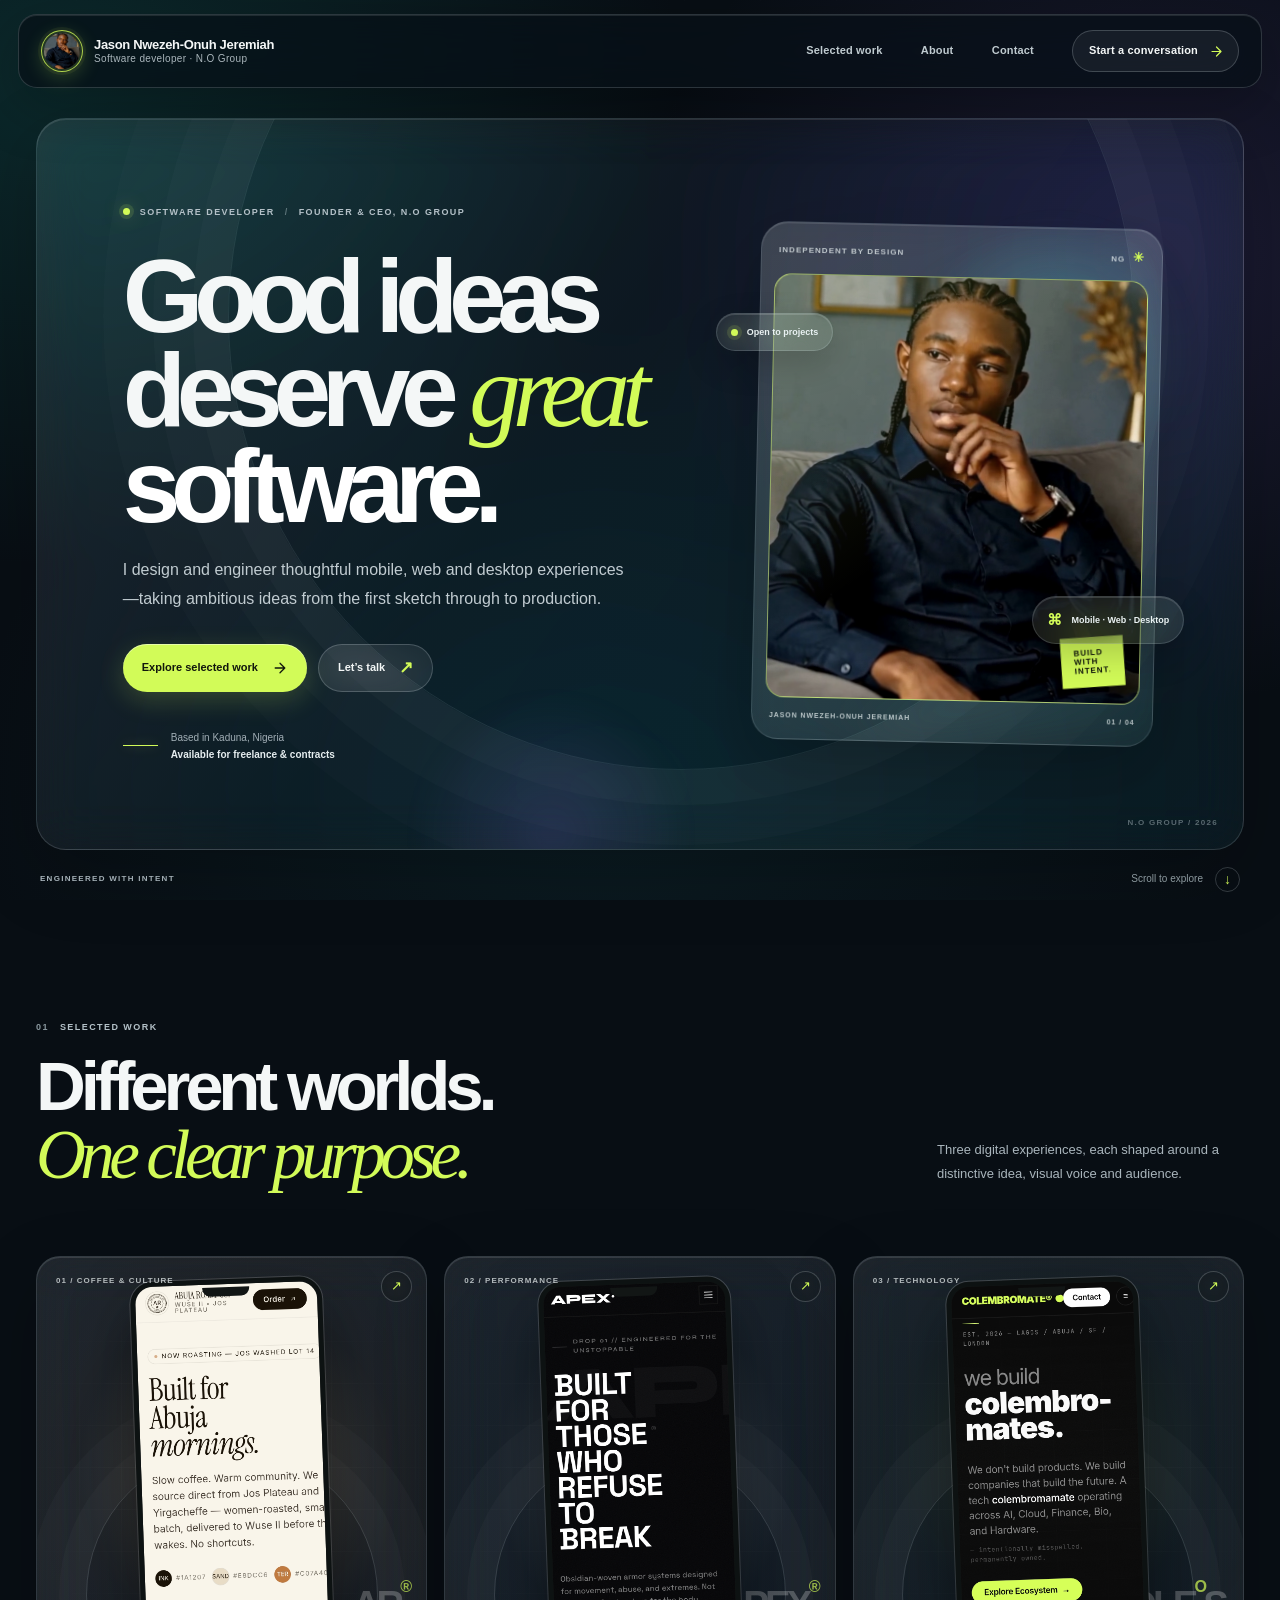
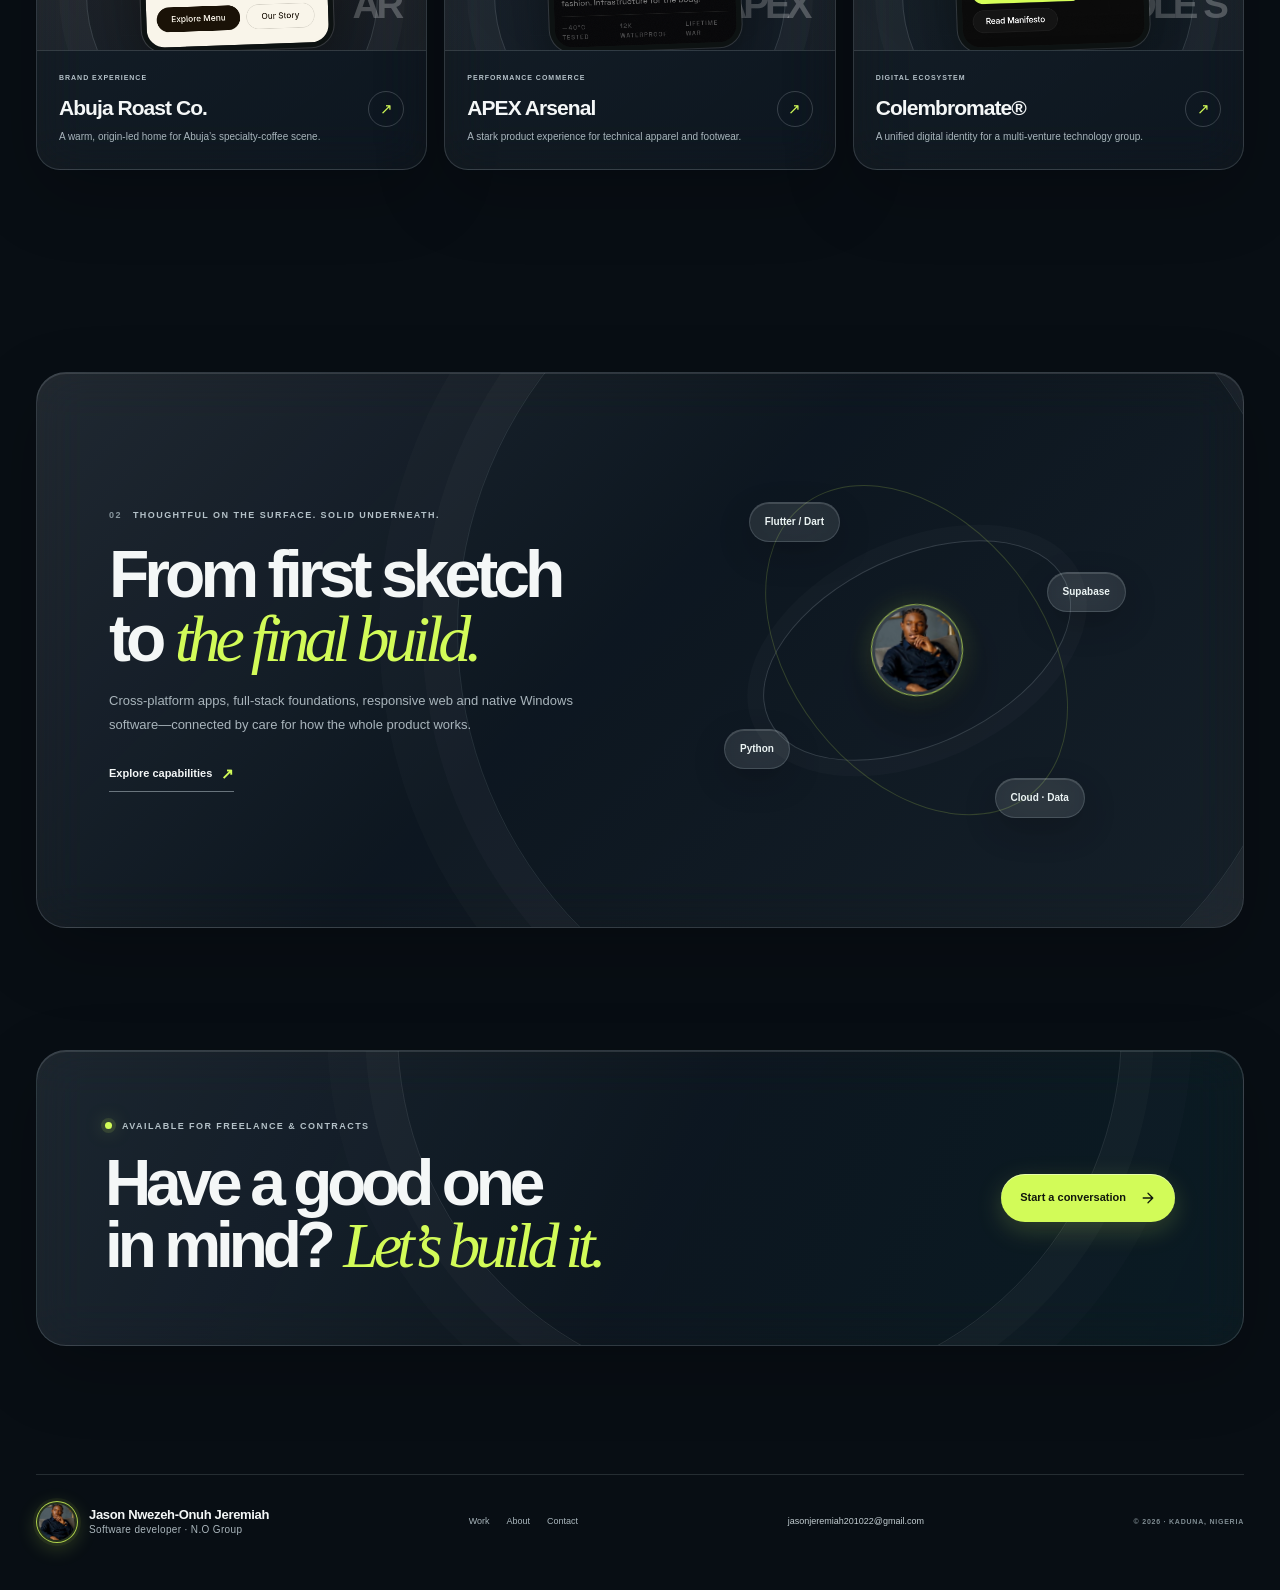
==== index.html @ e3a73bdb "Build glassmorphic multi-page portfolio Co-authored-by: arena-agent <297053741+arena-agent@users.nor" ====
<!doctype html>
<html lang="en">
  <head>
    <meta charset="utf-8" />
    <meta name="viewport" content="width=device-width, initial-scale=1" />
    <meta name="theme-color" content="#091016" />
    <meta name="description" content="Jason Nwezeh-Onuh Jeremiah is a software developer and founder & CEO of N.O Group, building thoughtful mobile, web and desktop products from Kaduna, Nigeria." />
    <meta property="og:title" content="Jason Nwezeh-Onuh Jeremiah — Software Developer & Product Builder" />
    <meta property="og:description" content="Thoughtful software. Considered from first sketch to production." />
    <meta property="og:type" content="website" />
    <title>Jason Nwezeh-Onuh Jeremiah — Software Developer &amp; Product Builder</title>
    <link rel="icon" type="image/jpeg" href="Profile/Profile_images/1792339590174.jpg" />
    <link rel="stylesheet" href="styles.css" />
    <script src="script.js" defer></script>
  </head>
  <body class="home-page">
    <a class="skip-link" href="#main">Skip to content</a>
    <header class="site-header" id="top">
      <div class="header-inner">
        <a class="brand" href="index.html" aria-label="Jason Nwezeh-Onuh Jeremiah home">
          <span class="brand-mark" aria-hidden="true"><img src="Profile/Profile_images/1792339590174.jpg" alt="" /></span>
          <span class="brand-name"><strong>Jason Nwezeh-Onuh Jeremiah</strong><small>Software developer · N.O Group</small></span>
        </a>
        <nav class="desktop-nav" aria-label="Main navigation">
          <a href="work.html">Selected work</a><a href="about.html">About</a><a href="contact.html">Contact</a>
        </nav>
        <a class="header-cta" href="mailto:jasonjeremiah201022@gmail.com"><span>Start a conversation</span><svg aria-hidden="true" viewBox="0 0 20 20" fill="none"><path d="M4 10h11M10 4l6 6-6 6" stroke="currentColor" stroke-width="1.6" stroke-linecap="round" stroke-linejoin="round" /></svg></a>
        <button class="menu-toggle" type="button" aria-label="Open navigation menu" aria-expanded="false" aria-controls="mobile-nav"><span></span><span></span></button>
      </div>
      <nav class="mobile-nav" id="mobile-nav" aria-label="Mobile navigation" hidden>
        <a href="work.html">Selected work <span>01</span></a><a href="about.html">About <span>02</span></a><a href="contact.html">Contact <span>03</span></a>
      </nav>
    </header>

    <main id="main">
      <section class="home-hero page-width" aria-labelledby="hero-title">
        <div class="hero-shell glass-panel">
          <div class="hero-copy">
            <p class="eyebrow"><span class="availability-dot"></span> SOFTWARE DEVELOPER <span class="eyebrow-divider">/</span> FOUNDER &amp; CEO, N.O GROUP</p>
            <h1 id="hero-title">Good ideas<br />deserve <em>great</em><br /><span>software.</span></h1>
            <p class="hero-description">I design and engineer thoughtful mobile, web and desktop experiences—taking ambitious ideas from the first sketch through to production.</p>
            <div class="hero-actions">
              <a class="button button-lime" href="work.html">Explore selected work <svg aria-hidden="true" viewBox="0 0 20 20" fill="none"><path d="M4 10h11M10 4l6 6-6 6" stroke="currentColor" stroke-width="1.6" stroke-linecap="round" stroke-linejoin="round" /></svg></a>
              <a class="button button-glass" href="contact.html">Let’s talk <span aria-hidden="true">↗</span></a>
            </div>
            <div class="hero-footnote"><span class="footnote-rule" aria-hidden="true"></span><span>Based in Kaduna, Nigeria<br /><strong>Available for freelance &amp; contracts</strong></span></div>
          </div>
          <div class="hero-visual">
            <div class="portrait-frost glass-panel">
              <div class="portrait-topline"><span>INDEPENDENT BY DESIGN</span><span>NG <i>✳</i></span></div>
              <div class="portrait-frame"><img src="Profile/Profile_images/1792339590174.jpg" alt="Jason Nwezeh-Onuh Jeremiah" fetchpriority="high" /><div class="portrait-stamp" aria-hidden="true"><span>BUILD</span><span>WITH</span><span>INTENT<span>.</span></span></div></div>
              <div class="portrait-bottomline"><span>JASON NWEZEH-ONUH JEREMIAH</span><span>01 / 04</span></div>
            </div>
            <div class="float-chip float-chip-top glass-chip"><span class="availability-dot"></span> Open to projects</div>
            <div class="float-chip float-chip-bottom glass-chip"><span class="chip-glyph">⌘</span> Mobile · Web · Desktop</div>
          </div>
          <div class="hero-orb hero-orb-a" aria-hidden="true"></div><div class="hero-orb hero-orb-b" aria-hidden="true"></div>
          <span class="hero-shell-index" aria-hidden="true">N.O GROUP / 2026</span>
        </div>
        <div class="hero-underbar"><span class="eyebrow">ENGINEERED WITH INTENT</span><a href="#selected-work">Scroll to explore <span aria-hidden="true">↓</span></a></div>
      </section>

      <section class="home-work section-space page-width" id="selected-work" aria-labelledby="home-work-title">
        <div class="section-heading reveal">
          <div><p class="eyebrow"><span class="section-number">01</span> SELECTED WORK</p><h2 id="home-work-title">Different worlds.<br /><em>One clear purpose.</em></h2></div>
          <p class="section-intro">Three digital experiences, each shaped around a distinctive idea, visual voice and audience.</p>
        </div>
        <div class="home-project-grid">
          <article class="home-project glass-card reveal">
            <a class="home-project-art art-roast" href="projects/abuja-roast.html" aria-label="View the Abuja Roast Co. project">
              <span class="art-index">01 / COFFEE &amp; CULTURE</span><span class="art-glow" aria-hidden="true"></span>
              <span class="home-device"><img src="Abuja_Roast_Co/Screenshot_20261018-123727.jpg" alt="Abuja Roast Co. mobile homepage preview" loading="lazy" /></span>
              <span class="art-mark">AR<span>®</span></span><span class="art-open" aria-hidden="true">↗</span>
            </a>
            <div class="home-project-copy"><div><p class="eyebrow">BRAND EXPERIENCE</p><h3>Abuja Roast Co.</h3><p>A warm, origin-led home for Abuja’s specialty-coffee scene.</p></div><a class="card-arrow" href="projects/abuja-roast.html" aria-label="Open Abuja Roast Co. case study">↗</a></div>
          </article>
          <article class="home-project glass-card reveal">
            <a class="home-project-art art-apex" href="projects/apex.html" aria-label="View the APEX Arsenal project">
              <span class="art-index">02 / PERFORMANCE</span><span class="art-glow" aria-hidden="true"></span>
              <span class="home-device"><img src="Apex/Screenshot_20261018-123317.jpg" alt="APEX performance apparel mobile homepage preview" loading="lazy" /></span>
              <span class="art-mark">APEX<span>®</span></span><span class="art-open" aria-hidden="true">↗</span>
            </a>
            <div class="home-project-copy"><div><p class="eyebrow">PERFORMANCE COMMERCE</p><h3>APEX Arsenal</h3><p>A stark product experience for technical apparel and footwear.</p></div><a class="card-arrow" href="projects/apex.html" aria-label="Open APEX Arsenal case study">↗</a></div>
          </article>
          <article class="home-project glass-card reveal">
            <a class="home-project-art art-cole" href="projects/colembromate.html" aria-label="View the Colembromate project">
              <span class="art-index">03 / TECHNOLOGY</span><span class="art-glow" aria-hidden="true"></span>
              <span class="home-device"><img src="Colembromamate/Screenshot_20261018-124055.jpg" alt="Colembromate mobile homepage preview" loading="lazy" /></span>
              <span class="art-mark">COLE<span>O</span>S</span><span class="art-open" aria-hidden="true">↗</span>
            </a>
            <div class="home-project-copy"><div><p class="eyebrow">DIGITAL ECOSYSTEM</p><h3>Colembromate®</h3><p>A unified digital identity for a multi-venture technology group.</p></div><a class="card-arrow" href="projects/colembromate.html" aria-label="Open Colembromate case study">↗</a></div>
          </article>
        </div>
        <div class="section-action reveal"><a class="button button-glass" href="work.html">View all selected work <svg aria-hidden="true" viewBox="0 0 20 20" fill="none"><path d="M4 10h11M10 4l6 6-6 6" stroke="currentColor" stroke-width="1.6" stroke-linecap="round" stroke-linejoin="round" /></svg></a></div>
      </section>

      <section class="home-capabilities section-space page-width" aria-labelledby="home-cap-title">
        <div class="capability-promo glass-panel reveal">
          <div class="promo-copy"><p class="eyebrow"><span class="section-number">02</span> THOUGHTFUL ON THE SURFACE. SOLID UNDERNEATH.</p><h2 id="home-cap-title">From first sketch<br />to <em>the final build.</em></h2><p>Cross-platform apps, full-stack foundations, responsive web and native Windows software—connected by care for how the whole product works.</p><a class="inline-link" href="about.html">Explore capabilities <span aria-hidden="true">↗</span></a></div>
          <div class="promo-stack" aria-label="Selected technologies"><div class="stack-orbit orbit-one"></div><div class="stack-orbit orbit-two"></div><span class="stack-core" aria-hidden="true"><img src="Profile/Profile_images/1792339590174.jpg" alt="" /></span><span class="stack-chip chip-flutter glass-chip">Flutter / Dart</span><span class="stack-chip chip-supabase glass-chip">Supabase</span><span class="stack-chip chip-python glass-chip">Python</span><span class="stack-chip chip-cloud glass-chip">Cloud · Data</span></div>
        </div>
      </section>

      <section class="home-cta page-width reveal" aria-labelledby="home-cta-title">
        <div class="cta-glass glass-panel"><div><p class="eyebrow"><span class="availability-dot"></span> AVAILABLE FOR FREELANCE &amp; CONTRACTS</p><h2 id="home-cta-title">Have a good one<br />in mind? <em>Let’s build it.</em></h2></div><a class="button button-lime" href="contact.html">Start a conversation <svg aria-hidden="true" viewBox="0 0 20 20" fill="none"><path d="M4 10h11M10 4l6 6-6 6" stroke="currentColor" stroke-width="1.6" stroke-linecap="round" stroke-linejoin="round" /></svg></a></div>
      </section>
    </main>

    <footer class="site-footer"><div class="footer-inner page-width"><a class="brand" href="index.html" aria-label="Jason Nwezeh-Onuh Jeremiah home"><span class="brand-mark" aria-hidden="true"><img src="Profile/Profile_images/1792339590174.jpg" alt="" /></span><span class="brand-name"><strong>Jason Nwezeh-Onuh Jeremiah</strong><small>Software developer · N.O Group</small></span></a><div class="footer-nav"><a href="work.html">Work</a><a href="about.html">About</a><a href="contact.html">Contact</a></div><a class="footer-email" href="mailto:jasonjeremiah201022@gmail.com">jasonjeremiah201022@gmail.com</a><span class="footer-legal">© <span data-current-year>2026</span> · KADUNA, NIGERIA</span></div></footer>
  </body>
</html>
---- styles.css ----
@charset "UTF-8";

:root {
  color-scheme: dark;
  --bg: #080e14;
  --bg-raised: #101922;
  --ink: #f4f7f7;
  --muted: #a9b5bc;
  --faint: #7e8a92;
  --lime: #d2fb58;
  --lime-soft: rgba(210, 251, 88, .16);
  --aqua: #74e3d5;
  --line: rgba(233, 248, 255, .15);
  --glass: rgba(230, 245, 255, .065);
  --glass-strong: rgba(230, 245, 255, .11);
  --serif: Georgia, "Times New Roman", serif;
  --sans: Inter, "Helvetica Neue", Helvetica, Arial, sans-serif;
  --page: 1280px;
  --ease: cubic-bezier(.22, .7, .2, 1);
}

* { box-sizing: border-box; }
html { scroll-behavior: smooth; scroll-padding-top: 100px; }
body {
  position: relative;
  min-width: 320px;
  min-height: 100vh;
  margin: 0;
  overflow-x: hidden;
  background-color: var(--bg);
  background-image:
    radial-gradient(ellipse 70vw 55vw at 5% 9%, rgba(20, 109, 102, .29), transparent 69%),
    radial-gradient(ellipse 57vw 49vw at 91% 28%, rgba(91, 66, 151, .23), transparent 72%),
    radial-gradient(ellipse 69vw 55vw at 47% 88%, rgba(25, 97, 104, .16), transparent 72%);
  background-attachment: fixed;
  color: var(--ink);
  font-family: var(--sans);
  font-size: 15px;
  line-height: 1.6;
  -webkit-font-smoothing: antialiased;
  text-rendering: optimizeLegibility;
}
body::after {
  position: fixed;
  z-index: -1;
  inset: 0;
  content: "";
  pointer-events: none;
  opacity: .17;
  background-image: linear-gradient(rgba(255,255,255,.035) 1px, transparent 1px), linear-gradient(90deg, rgba(255,255,255,.035) 1px, transparent 1px);
  background-size: 76px 76px;
  mask-image: linear-gradient(180deg, black, transparent 85%);
}
body.menu-open { overflow: hidden; }
a { color: inherit; text-decoration: none; }
button, a { font: inherit; }
button { color: inherit; }
img { display: block; max-width: 100%; }
button:focus-visible, a:focus-visible { outline: 2px solid var(--lime); outline-offset: 4px; }
::selection { background: var(--lime); color: #0c1212; }

.page-width { width: min(var(--page), calc(100% - 72px)); margin-inline: auto; }
.section-space { padding-block: clamp(82px, 9.5vw, 140px); }
.skip-link { position: fixed; z-index: 100; top: 12px; left: 16px; transform: translateY(-150%); padding: 12px 16px; border-radius: 8px; background: var(--lime); color: #101510; font-weight: 750; }
.skip-link:focus { transform: translateY(0); }
.sr-only { position: absolute; width: 1px; height: 1px; padding: 0; margin: -1px; overflow: hidden; clip: rect(0, 0, 0, 0); white-space: nowrap; border: 0; }

/* Frosted glass surfaces */
.glass-panel, .glass-card, .glass-chip {
  position: relative;
  border: 1px solid rgba(236, 249, 255, .15);
  background: linear-gradient(135deg, rgba(242, 250, 255, .115), rgba(226, 242, 255, .04) 48%, rgba(222, 245, 250, .075));
  -webkit-backdrop-filter: blur(24px) saturate(155%);
  backdrop-filter: blur(24px) saturate(155%);
  box-shadow: 0 24px 70px rgba(0, 0, 0, .22), inset 0 1px 0 rgba(255, 255, 255, .12);
}
.glass-panel { border-radius: 30px; }
.glass-card { border-radius: 24px; transition: transform .35s var(--ease), border-color .3s ease, background .3s ease, box-shadow .3s ease; }
.glass-card:hover { border-color: rgba(236, 249, 255, .26); box-shadow: 0 28px 78px rgba(0,0,0,.31), inset 0 1px 0 rgba(255,255,255,.17); }
.glass-chip { display: inline-flex; align-items: center; gap: 9px; border-radius: 999px; background: rgba(235, 247, 255, .09); box-shadow: inset 0 1px 0 rgba(255,255,255,.14), 0 12px 34px rgba(0,0,0,.19); }

/* Navigation */
.site-header {
  position: sticky;
  z-index: 40;
  top: 12px;
  width: min(1370px, calc(100% - 36px));
  margin: 14px auto 0;
  border: 1px solid rgba(236, 249, 255, .16);
  border-radius: 19px;
  background: rgba(9, 16, 23, .77);
  -webkit-backdrop-filter: blur(26px) saturate(165%);
  backdrop-filter: blur(26px) saturate(165%);
  box-shadow: 0 18px 55px rgba(0, 0, 0, .25), inset 0 1px 0 rgba(255,255,255,.1);
}
.header-inner { width: 100%; min-height: 72px; display: flex; align-items: center; justify-content: space-between; gap: 28px; padding: 0 22px; }
.brand { display: inline-flex; flex: 0 0 auto; align-items: center; gap: 11px; }
.brand-mark { display: grid; place-items: center; width: 42px; height: 42px; overflow: hidden; padding: 2px; border: 1px solid rgba(210,251,88,.8); border-radius: 50%; background: rgba(210,251,88,.14); box-shadow: 0 5px 20px rgba(210,251,88,.2), 0 0 0 3px rgba(210,251,88,.06); }
.brand-mark img { width: 100%; height: 100%; border-radius: 50%; object-fit: cover; object-position: center 34%; }
.brand-name { display: grid; gap: 1px; line-height: 1.2; }
.brand-name strong { font-size: 13px; letter-spacing: -.025em; }
.brand-name small { color: #aab6bc; font-size: 10px; letter-spacing: .035em; }
.desktop-nav { display: flex; align-items: center; gap: clamp(20px, 3vw, 40px); margin-left: auto; margin-right: 10px; }
.desktop-nav a, .header-cta { font-size: 11px; font-weight: 650; letter-spacing: .015em; }
.desktop-nav a { position: relative; padding: 10px 0; color: #c0cbd0; transition: color .2s ease; }
.desktop-nav a:hover, .desktop-nav a[aria-current="page"], .desktop-nav a[aria-current="location"] { color: var(--white, #fff); }
.desktop-nav a[aria-current="page"]::after, .desktop-nav a[aria-current="location"]::after { position: absolute; right: 0; bottom: 4px; left: 0; height: 1px; content: ""; background: var(--lime); box-shadow: 0 0 12px rgba(210,251,88,.55); }
.header-cta { display: inline-flex; align-items: center; gap: 11px; padding: 11px 14px 11px 16px; border: 1px solid rgba(236,249,255,.2); border-radius: 999px; background: rgba(255,255,255,.055); transition: background .2s ease, border-color .2s ease, transform .2s ease; }
.header-cta:hover { transform: translateY(-1px); border-color: rgba(210,251,88,.55); background: rgba(210,251,88,.1); }
.header-cta svg { width: 15px; height: 15px; color: var(--lime); }
.menu-toggle, .mobile-nav { display: none; }

/* Type, buttons and recurring details */
.eyebrow { display: flex; align-items: center; gap: 10px; margin: 0; color: #b4c1c8; font-size: 9px; font-weight: 800; letter-spacing: .16em; line-height: 1.6; }
.section-number, .feature-number { color: #89979e; font-variant-numeric: tabular-nums; }
.availability-dot { position: relative; display: inline-block; flex: 0 0 auto; width: 7px; height: 7px; border-radius: 50%; background: var(--lime); box-shadow: 0 0 0 4px rgba(210,251,88,.12), 0 0 18px rgba(210,251,88,.55); }
.eyebrow-divider { color: rgba(233,248,255,.35); }
.button { display: inline-flex; min-height: 48px; align-items: center; justify-content: center; gap: 14px; padding: 0 19px; border-radius: 999px; font-size: 11px; font-weight: 750; transition: transform .22s var(--ease), background .2s ease, box-shadow .2s ease, border-color .2s ease; }
.button:hover { transform: translateY(-2px); }
.button svg { width: 16px; height: 16px; }
.button-lime { background: var(--lime); color: #11170c; box-shadow: 0 8px 27px rgba(210,251,88,.19), inset 0 1px 0 rgba(255,255,255,.48); }
.button-lime:hover { background: #e4ff94; box-shadow: 0 12px 33px rgba(210,251,88,.28); }
.button-glass { border: 1px solid rgba(237,249,255,.2); background: rgba(240,250,255,.06); color: var(--ink); -webkit-backdrop-filter: blur(16px); backdrop-filter: blur(16px); }
.button-glass:hover { border-color: rgba(210,251,88,.5); background: rgba(210,251,88,.1); }
.button-glass > span { color: var(--lime); font-size: 17px; line-height: 1; }
.inline-link { display: inline-flex; width: fit-content; align-items: center; gap: 9px; padding-bottom: 5px; border-bottom: 1px solid rgba(236,249,255,.4); color: var(--ink); font-size: 11px; font-weight: 700; transition: gap .2s ease, border-color .2s ease; }
.inline-link:hover { gap: 15px; border-color: var(--lime); }
.inline-link span { color: var(--lime); font-size: 15px; }
.tag-row { display: flex; flex-wrap: wrap; gap: 7px; margin-top: 20px; }
.tag-row span { padding: 6px 10px; border: 1px solid rgba(237,249,255,.16); border-radius: 999px; background: rgba(237,249,255,.045); color: #c1cbd0; font-size: 9px; font-weight: 600; line-height: 1.3; }
.section-heading { display: flex; align-items: end; justify-content: space-between; gap: 42px; margin-bottom: clamp(38px, 5.2vw, 68px); }
.section-heading h2 { margin: 19px 0 0; font-size: clamp(40px, 5.5vw, 69px); font-weight: 600; letter-spacing: -.075em; line-height: .98; }
.section-heading h2 em, .page-intro h1 em, .hero-copy h1 em, .promo-copy h2 em, .cta-glass h2 em, .page-cta h2 em, .case-intro h1 em, .case-copy h2 em, .contact-panel h2 em, .contact-notes h2 em { color: var(--lime); font-family: var(--serif); font-weight: 400; letter-spacing: -.08em; }
.section-intro { max-width: 305px; margin: 0 2px 4px 0; color: var(--muted); font-size: 13px; line-height: 1.8; }

/* Home hero */
.home-hero { padding-top: 30px; }
.hero-shell { position: relative; display: grid; min-height: 620px; grid-template-columns: minmax(0, 1.15fr) minmax(310px, .85fr); align-items: center; gap: clamp(40px, 7vw, 90px); overflow: hidden; padding: clamp(40px, 6.7vw, 88px); isolation: isolate; background: linear-gradient(125deg, rgba(243,250,255,.105), rgba(234,247,255,.035) 43%, rgba(69,167,160,.08)); }
.hero-shell::before { position: absolute; z-index: -1; top: -35%; right: 9%; width: 75%; aspect-ratio: 1; content: ""; border: 1px solid rgba(223,249,255,.09); border-radius: 50%; box-shadow: 0 0 0 35px rgba(220,245,255,.018), 0 0 0 75px rgba(220,245,255,.014), 0 0 0 125px rgba(220,245,255,.01); }
.hero-copy { position: relative; z-index: 2; max-width: 700px; }
.hero-copy h1 { margin: 30px 0 23px; font-size: clamp(62px, 8.1vw, 108px); font-weight: 640; letter-spacing: -.09em; line-height: .91; }
.hero-copy h1 span { color: #fff; }
.hero-description { max-width: 510px; margin: 0; color: #c1ccd1; font-size: clamp(14px, 1.35vw, 16px); line-height: 1.8; }
.hero-actions { display: flex; flex-wrap: wrap; align-items: center; gap: 11px; margin-top: 30px; }
.hero-footnote { display: flex; align-items: center; gap: 13px; margin-top: 37px; color: #a2afb6; font-size: 10px; line-height: 1.7; }
.hero-footnote strong { color: #e6eef0; font-weight: 600; }
.footnote-rule { width: 35px; height: 1px; background: var(--lime); box-shadow: 0 0 12px rgba(210,251,88,.45); }
.hero-visual { position: relative; z-index: 1; width: 100%; max-width: 420px; justify-self: end; }
.portrait-frost { position: relative; padding: 13px; border-radius: 27px; background: linear-gradient(145deg, rgba(245,252,255,.17), rgba(226,246,255,.06)); transform: rotate(1.25deg); }
.portrait-topline, .portrait-bottomline { display: flex; align-items: center; justify-content: space-between; gap: 12px; color: rgba(242,249,250,.73); font-size: 8px; font-weight: 800; letter-spacing: .13em; }
.portrait-topline { padding: 5px 4px 12px; }
.portrait-topline i { color: var(--lime); font-size: 13px; font-style: normal; margin-left: 4px; }
.portrait-bottomline { padding: 12px 4px 4px; font-size: 7px; }
.portrait-frame { position: relative; overflow: hidden; aspect-ratio: .88; border: 1px solid rgba(255,255,255,.23); border-radius: 18px; background: linear-gradient(145deg, rgba(210,251,88,.8), #708d39 74%); }
.portrait-frame::after { position: absolute; inset: 0; content: ""; pointer-events: none; background: linear-gradient(145deg, rgba(210,251,88,.17), transparent 54%); mix-blend-mode: screen; }
.portrait-frame img { width: 100%; height: 100%; object-fit: cover; object-position: center 35%; filter: saturate(.87) contrast(1.03); }
.portrait-stamp { position: absolute; z-index: 2; right: 15px; bottom: 17px; display: grid; padding: 11px 13px; transform: rotate(-5deg); background: var(--lime); color: #10160b; font-size: 8px; font-weight: 900; letter-spacing: .12em; line-height: 1.15; box-shadow: 0 7px 20px rgba(0,0,0,.22); }
.portrait-stamp span:last-child span { color: #728b1e; }
.float-chip { position: absolute; z-index: 3; padding: 11px 14px; color: #eaf2f3; font-size: 9px; font-weight: 700; white-space: nowrap; }
.float-chip-top { top: 17%; left: -40px; }
.float-chip-bottom { right: -27px; bottom: 19%; }
.chip-glyph { color: var(--lime); font-size: 15px; }
.hero-orb { position: absolute; z-index: -1; width: 280px; aspect-ratio: 1; border-radius: 50%; filter: blur(10px); pointer-events: none; }
.hero-orb-a { top: 13%; right: 4%; background: radial-gradient(circle, rgba(89,224,211,.18), transparent 70%); }
.hero-orb-b { bottom: -17%; left: 31%; background: radial-gradient(circle, rgba(136,99,224,.17), transparent 70%); }
.hero-shell-index { position: absolute; right: 25px; bottom: 19px; color: rgba(230,245,250,.36); font-size: 8px; font-weight: 750; letter-spacing: .16em; }
.hero-underbar { display: flex; justify-content: space-between; align-items: center; padding: 17px 4px 0; color: #9ba9af; }
.hero-underbar .eyebrow { font-size: 8px; }
.hero-underbar > a { display: inline-flex; align-items: center; gap: 12px; font-size: 10px; }
.hero-underbar > a span { display: grid; width: 25px; height: 25px; place-items: center; border: 1px solid rgba(235,247,255,.2); border-radius: 50%; color: var(--lime); font-size: 14px; }

/* Home project tiles */
.home-work { padding-top: clamp(85px, 10vw, 142px); }
.section-number { margin-right: 1px; }
.home-project-grid { display: grid; grid-template-columns: repeat(3, minmax(0,1fr)); gap: 17px; }
.home-project { position: relative; overflow: hidden; background: linear-gradient(145deg, rgba(237,248,255,.085), rgba(237,248,255,.035)); }
.home-project:hover { transform: translateY(-6px); }
.home-project-art { position: relative; display: grid; min-height: 360px; place-items: center; overflow: hidden; border-bottom: 1px solid rgba(237,249,255,.13); isolation: isolate; }
.home-project-art::before { position: absolute; z-index: -1; inset: 0; content: ""; opacity: .22; background-image: linear-gradient(rgba(255,255,255,.18) 1px, transparent 1px), linear-gradient(90deg, rgba(255,255,255,.18) 1px, transparent 1px); background-size: 42px 42px; mask-image: radial-gradient(ellipse at center, black, transparent 85%); }
.art-roast { background: radial-gradient(ellipse at 52% 55%, rgba(214,174,116,.27), rgba(131,93,61,.09) 56%, rgba(255,255,255,.02)); }
.art-apex { background: radial-gradient(ellipse at 51% 55%, rgba(224,230,231,.17), rgba(100,109,113,.05) 53%, rgba(255,255,255,.015)); }
.art-cole { background: radial-gradient(ellipse at 50% 50%, rgba(115,156,69,.2), rgba(47,70,52,.08) 57%, rgba(255,255,255,.015)); }
.art-glow { position: absolute; z-index: -1; left: 50%; bottom: -23%; width: 75%; aspect-ratio: 1; border: 1px solid rgba(236,249,255,.16); border-radius: 50%; transform: translateX(-50%); box-shadow: 0 0 0 27px rgba(236,249,255,.025), 0 0 0 57px rgba(236,249,255,.018); }
.art-index { position: absolute; z-index: 3; top: 18px; left: 19px; color: rgba(242,249,250,.71); font-size: 8px; font-weight: 800; letter-spacing: .13em; }
.home-device { position: relative; z-index: 2; width: clamp(150px, 16vw, 192px); aspect-ratio: 720 / 1393; overflow: hidden; margin-top: 22px; border: 5px solid rgba(14,18,18,.92); border-radius: 23px; background: #121615; box-shadow: 0 28px 65px rgba(0,0,0,.46), 0 0 0 1px rgba(255,255,255,.19); transform: rotate(-2deg); transition: transform .4s var(--ease); }
.home-project:hover .home-device { transform: translateY(-5px) rotate(0); }
.home-device::before { position: absolute; z-index: 2; top: 3px; left: 50%; width: 26%; height: 9px; content: ""; border-radius: 0 0 8px 8px; background: #121615; transform: translateX(-50%); }
.home-device img { width: 100%; height: 100%; object-fit: cover; }
.art-mark { position: absolute; z-index: 1; right: 18px; bottom: 15px; color: rgba(250,252,252,.25); font-size: clamp(25px, 3vw, 39px); font-weight: 850; letter-spacing: -.1em; }
.art-mark span { color: rgba(210,251,88,.72); font-size: .42em; vertical-align: top; }
.art-open { position: absolute; z-index: 4; top: 14px; right: 14px; display: grid; width: 31px; height: 31px; place-items: center; border: 1px solid rgba(239,249,252,.2); border-radius: 50%; background: rgba(7,13,17,.35); color: var(--lime); font-size: 13px; -webkit-backdrop-filter: blur(12px); backdrop-filter: blur(12px); }
.home-project-copy { display: flex; align-items: center; justify-content: space-between; gap: 15px; padding: 21px 22px 24px; }
.home-project-copy .eyebrow { font-size: 7px; letter-spacing: .14em; }
.home-project-copy h3 { margin: 8px 0 4px; font-size: clamp(17px, 1.8vw, 21px); font-weight: 650; letter-spacing: -.045em; }
.home-project-copy p:not(.eyebrow) { max-width: 320px; margin: 0; color: var(--muted); font-size: 10px; line-height: 1.65; }
.card-arrow { display: grid; flex: 0 0 auto; width: 36px; height: 36px; place-items: center; border: 1px solid rgba(237,249,255,.19); border-radius: 50%; color: var(--lime); font-size: 15px; transition: background .2s ease, transform .2s ease; }
.card-arrow:hover { transform: rotate(45deg); background: rgba(210,251,88,.1); }
.section-action { display: flex; justify-content: center; margin-top: 32px; }

/* Home capabilities / CTA */
.home-capabilities { padding-top: 0; }
.capability-promo { position: relative; display: grid; min-height: 460px; grid-template-columns: 1fr 1fr; align-items: center; gap: 45px; overflow: hidden; padding: clamp(35px, 6vw, 72px); isolation: isolate; }
.capability-promo::after { position: absolute; z-index: -1; top: -30%; right: -5%; width: 70%; aspect-ratio: 1; content: ""; border: 1px solid rgba(227,248,255,.1); border-radius: 50%; box-shadow: 0 0 0 35px rgba(227,248,255,.02),0 0 0 78px rgba(227,248,255,.015); }
.promo-copy { max-width: 570px; }
.promo-copy h2 { margin: 20px 0 18px; font-size: clamp(42px, 5.2vw, 66px); font-weight: 600; letter-spacing: -.075em; line-height: .97; }
.promo-copy > p:not(.eyebrow) { max-width: 465px; margin: 0 0 24px; color: var(--muted); font-size: 13px; line-height: 1.8; }
.promo-stack { position: relative; justify-self: center; width: min(100%, 410px); aspect-ratio: 1; display: grid; place-items: center; }
.stack-orbit { position: absolute; border: 1px solid rgba(230,250,255,.17); border-radius: 50%; transform: rotate(-25deg); }
.orbit-one { width: 80%; height: 46%; box-shadow: 0 0 0 16px rgba(230,250,255,.02); }
.orbit-two { width: 90%; height: 62%; transform: rotate(52deg); border-color: rgba(210,251,88,.18); }
.stack-core { position: relative; z-index: 2; display: grid; width: 92px; height: 92px; overflow: hidden; place-items: center; padding: 3px; border: 1px solid rgba(210,251,88,.66); border-radius: 50%; background: linear-gradient(145deg, rgba(255,255,255,.17),rgba(255,255,255,.06)); box-shadow: 0 20px 55px rgba(0,0,0,.28), 0 0 28px rgba(210,251,88,.17); -webkit-backdrop-filter: blur(25px); backdrop-filter: blur(25px); transform: rotate(-8deg); }
.stack-core img { width: 100%; height: 100%; border-radius: 50%; object-fit: cover; object-position: center 34%; }
.stack-chip { position: absolute; padding: 11px 15px; color: #ecf4f4; font-size: 10px; font-weight: 700; }
.chip-flutter { top: 14%; left: 9%; }
.chip-supabase { top: 31%; right: -1%; }
.chip-python { bottom: 21%; left: 3%; }
.chip-cloud { right: 9%; bottom: 9%; }
.home-cta { padding-bottom: clamp(82px, 10vw, 142px); }
.cta-glass, .page-cta-inner { position: relative; display: flex; align-items: center; justify-content: space-between; gap: 30px; overflow: hidden; padding: clamp(32px, 5.4vw, 68px); background: linear-gradient(115deg, rgba(216,242,255,.105), rgba(216,242,255,.04) 52%, rgba(72,177,166,.08)); }
.cta-glass::after, .page-cta-inner::after { position: absolute; z-index: 0; top: -130%; right: 10%; width: 60%; aspect-ratio: 1; content: ""; border: 1px solid rgba(240,249,255,.1); border-radius: 50%; box-shadow: 0 0 0 32px rgba(240,249,255,.02), 0 0 0 70px rgba(240,249,255,.012); pointer-events: none; }
.cta-glass > *, .page-cta-inner > * { position: relative; z-index: 1; }
.cta-glass h2, .page-cta h2 { margin: 19px 0 0; font-size: clamp(40px, 5vw, 66px); font-weight: 600; letter-spacing: -.08em; line-height: .97; }

/* Multipage title / metadata */
.page-intro { padding-top: clamp(68px, 9vw, 126px); padding-bottom: 31px; }
.page-intro > .eyebrow { margin-bottom: 22px; }
.page-intro-row { display: grid; grid-template-columns: minmax(0,1.25fr) minmax(230px,.75fr); align-items: end; gap: 55px; }
.page-intro h1 { margin: 0; font-size: clamp(62px, 8.5vw, 108px); font-weight: 600; letter-spacing: -.09em; line-height: .9; }
.page-intro-row > p { max-width: 360px; margin: 0 0 5px; color: var(--muted); font-size: 14px; line-height: 1.8; }
.intro-meta { display: flex; flex-wrap: wrap; justify-content: space-between; gap: 12px 24px; margin-top: 45px; padding-top: 15px; border-top: 1px solid rgba(232,247,255,.16); color: #a1aeb5; font-size: 8px; font-weight: 750; letter-spacing: .14em; }
.intro-meta > span { display: inline-flex; align-items: center; gap: 9px; }
.intro-meta .availability-dot { width: 6px; height: 6px; }

/* Selected work page */
.work-list { display: grid; gap: 23px; padding-top: 16px; }
.work-feature { position: relative; display: grid; min-height: 530px; grid-template-columns: minmax(315px,.88fr) minmax(0,1.12fr); overflow: hidden; isolation: isolate; background: linear-gradient(120deg,rgba(240,250,255,.085),rgba(240,250,255,.035)); }
.work-feature::before { position: absolute; z-index: -1; top: -50%; left: -15%; width: 80%; aspect-ratio: 1; content: ""; border: 1px solid rgba(240,249,255,.055); border-radius: 50%; box-shadow: 0 0 0 34px rgba(240,249,255,.013),0 0 0 72px rgba(240,249,255,.009); }
.work-feature-copy { display: flex; flex-direction: column; align-items: flex-start; justify-content: center; padding: clamp(31px, 5vw, 61px); }
.work-feature-copy .eyebrow { align-items: flex-start; font-size: 8px; letter-spacing: .13em; }
.feature-number { color: var(--lime); }
.work-feature-copy h2 { margin: 34px 0 0; font-size: clamp(47px, 5.1vw, 68px); font-weight: 600; letter-spacing: -.08em; line-height: .92; }
.work-feature-copy h2 em { color: #b2c0c3; font-family: var(--serif); font-weight: 400; letter-spacing: -.08em; }
.work-feature-copy .title-mark { display: inline-block; margin-left: 4px; color: var(--lime); font-size: 13px; vertical-align: top; letter-spacing: 0; }
.work-lede { margin: 20px 0 0; color: #e5eceb; font-family: var(--serif); font-size: 15px; font-style: italic; }
.work-description { max-width: 420px; margin: 12px 0 0; color: var(--muted); font-size: 12px; line-height: 1.8; }
.work-feature-copy .tag-row { margin-top: 17px; }
.work-feature-copy .button { margin-top: 24px; min-height: 43px; }
.work-feature-art { position: relative; display: flex; min-height: 530px; align-items: center; justify-content: center; overflow: hidden; isolation: isolate; border-left: 1px solid rgba(232,247,255,.1); background: radial-gradient(ellipse at 50% 50%,rgba(255,255,255,.08),transparent 63%); }
.work-feature-art::before { position: absolute; z-index: -1; inset: 0; content: ""; opacity: .19; background-image: linear-gradient(rgba(241,250,255,.24) 1px, transparent 1px),linear-gradient(90deg,rgba(241,250,255,.24) 1px,transparent 1px); background-size: 47px 47px; mask-image: radial-gradient(ellipse at center,black,transparent 83%); }
.work-feature-art::after { position: absolute; z-index: -1; width: 76%; aspect-ratio: 1; content: ""; border: 1px solid rgba(237,249,255,.13); border-radius: 50%; box-shadow: 0 0 0 30px rgba(237,249,255,.022),0 0 0 65px rgba(237,249,255,.014); }
.work-art-roast { background: radial-gradient(ellipse at 52% 54%,rgba(201,149,96,.2),rgba(92,72,51,.075) 58%,transparent 80%); }
.work-art-apex { background: radial-gradient(ellipse at 52% 55%,rgba(221,231,233,.14),rgba(84,95,101,.055) 59%,transparent 80%); }
.work-art-cole { background: radial-gradient(ellipse at 52% 53%,rgba(122,177,71,.18),rgba(39,71,48,.06) 57%,transparent 80%); }
.work-feature-art .art-watermark { position: absolute; z-index: 0; top: 8%; left: 7%; color: rgba(245,250,250,.15); font-size: clamp(37px,5vw,65px); font-weight: 850; letter-spacing: -.09em; line-height: .8; }
.work-art-roast .art-watermark { color: rgba(222,186,143,.19); }
.work-art-cole .cole-mark span { color: rgba(210,251,88,.6); }
.device-row { position: relative; z-index: 1; display: flex; width: 100%; height: 100%; min-height: inherit; align-items: center; justify-content: center; gap: clamp(7px,1.2vw,15px); padding: 60px 20px 53px; }
.device { position: relative; flex: 0 1 29%; width: 29%; max-width: 195px; aspect-ratio: 720 / 1393; overflow: hidden; margin: 0; border: 5px solid rgba(14,18,19,.95); border-radius: 19px; background: #111616; box-shadow: 0 22px 55px rgba(0,0,0,.47),0 0 0 1px rgba(255,255,255,.13); }
.device::before { position: absolute; z-index: 2; top: 3px; left: 50%; width: 25%; height: 8px; content: ""; border-radius: 0 0 7px 7px; background: #101414; transform: translateX(-50%); }
.device img { width: 100%; height: 100%; object-fit: cover; }
.device-one { transform: translateY(16px) rotate(-5deg); }
.device-two { z-index: 2; transform: translateY(-14px); }
.device-three { transform: translateY(20px) rotate(5deg); }
.art-caption { position: absolute; z-index: 3; right: 20px; bottom: 19px; left: 20px; color: rgba(234,245,245,.56); font-size: 7px; font-weight: 800; letter-spacing: .15em; text-align: center; }
.work-art-roast .art-caption { color: rgba(235,211,182,.7); }
.work-feature-reverse { grid-template-columns: minmax(0,1.12fr) minmax(315px,.88fr); }
.work-feature-reverse .work-feature-copy { order: 2; }
.work-feature-reverse .work-feature-art { order: 1; border-right: 1px solid rgba(232,247,255,.1); border-left: 0; }
.work-end { padding-top: clamp(70px,8vw,110px); }
.work-end-panel { display: flex; justify-content: space-between; align-items: end; gap: 30px; padding: clamp(32px,5.3vw,65px); }
.work-end-panel h2 { margin: 15px 0 0; font-size: clamp(40px,5.2vw,65px); letter-spacing: -.08em; line-height: .96; }
.work-end-panel h2 em { color: var(--lime); font-family: var(--serif); font-weight: 400; }

/* About page */
.about-story { display: grid; grid-template-columns: minmax(280px,.78fr) minmax(0,1.22fr); gap: 20px; align-items: stretch; }
.about-portrait { position: relative; min-height: 550px; overflow: hidden; padding: 13px; isolation: isolate; }
.about-portrait::before { position: absolute; z-index: -1; top: -10%; left: -15%; width: 100%; aspect-ratio: 1; content: ""; border: 1px solid rgba(210,251,88,.32); border-radius: 50%; box-shadow: 0 0 0 25px rgba(210,251,88,.04),0 0 0 60px rgba(210,251,88,.025); }
.about-photo-glow { position: absolute; z-index: -1; right: -20%; bottom: -4%; width: 90%; aspect-ratio: 1; border-radius: 50%; background: radial-gradient(circle,rgba(83,210,193,.23),transparent 70%); filter: blur(15px); }
.about-portrait > img { position: absolute; inset: 13px; width: calc(100% - 26px); height: calc(100% - 26px); border: 1px solid rgba(237,250,255,.19); border-radius: 20px; object-fit: cover; object-position: center 36%; }
.about-photo-label { position: absolute; z-index: 2; right: 24px; bottom: 75px; padding: 11px 14px; font-size: 9px; font-weight: 700; }
.about-portrait .portrait-bottomline { position: absolute; z-index: 2; right: 26px; bottom: 29px; left: 26px; color: rgba(244,250,250,.68); }
.about-story-copy { display: flex; flex-direction: column; align-items: flex-start; justify-content: center; padding: clamp(34px,5.5vw,70px); }
.about-story-copy h2 { margin: 20px 0 17px; font-size: clamp(39px,4.7vw,60px); font-weight: 600; letter-spacing: -.08em; line-height: .98; }
.about-story-copy > p:not(.eyebrow) { max-width: 610px; margin: 10px 0 0; color: var(--muted); font-size: 12px; line-height: 1.85; }
.about-story-copy > p strong { color: #f1f6f5; font-weight: 700; }
.about-story-copy .inline-link { margin-top: 25px; }
.capabilities-page { padding-bottom: clamp(76px,9vw,125px); }
.capability-cards { display: grid; grid-template-columns: repeat(2,minmax(0,1fr)); gap: 16px; }
.capability-card { position: relative; min-height: 260px; overflow: hidden; padding: 28px 30px 30px; background: linear-gradient(145deg,rgba(236,248,255,.09),rgba(236,248,255,.035)); }
.capability-card::after { position: absolute; top: -55px; right: -55px; width: 145px; height: 145px; content: ""; border: 1px solid rgba(235,248,255,.12); border-radius: 50%; box-shadow: 0 0 0 20px rgba(235,248,255,.018); }
.capability-icon { position: absolute; top: 23px; right: 25px; color: rgba(210,251,88,.75); font-size: 9px; font-weight: 800; }
.capability-card > .eyebrow { margin-top: 21px; color: #9eacb3; font-size: 8px; }
.capability-card h3 { margin: 11px 0 7px; font-size: 21px; letter-spacing: -.045em; }
.capability-card > p:not(.eyebrow) { max-width: 420px; margin: 0; color: var(--muted); font-size: 11px; line-height: 1.75; }
.capability-card .tag-row { margin-top: 18px; }
.toolkit-section { border-top: 1px solid rgba(236,249,255,.075); background: linear-gradient(180deg,rgba(228,244,255,.028),transparent); }
.toolkit-grid { display: grid; grid-template-columns: repeat(3,minmax(0,1fr)); gap: 14px; }
.toolkit-card { min-height: 170px; padding: 24px; background: rgba(237,248,255,.047); }
.toolkit-card > span, .approach-card > span { color: #9dabb1; font-size: 8px; font-weight: 800; letter-spacing: .13em; }
.toolkit-card h3 { margin: 18px 0 6px; font-size: 16px; letter-spacing: -.035em; }
.toolkit-card p { margin: 0; color: var(--muted); font-size: 10px; line-height: 1.75; }
.toolkit-wide { grid-column: 1 / -1; min-height: auto; }
.toolkit-wide p { max-width: 850px; }
.approach-section { padding-top: 0; }
.approach-grid { display: grid; grid-template-columns: repeat(4,minmax(0,1fr)); gap: 12px; }
.approach-card { min-height: 222px; padding: 23px; background: rgba(237,248,255,.045); }
.approach-card h3 { margin: 27px 0 8px; font-size: 17px; letter-spacing: -.04em; line-height: 1.22; }
.approach-card p { margin: 0; color: var(--muted); font-size: 10px; line-height: 1.75; }
.page-cta { padding-bottom: clamp(80px,9vw,130px); }
.page-cta-inner { min-height: 240px; }
.page-cta h2 { font-size: clamp(39px,5vw,63px); }

/* Contact page */
.contact-main { display: grid; grid-template-columns: minmax(0,.95fr) minmax(0,1.05fr); gap: 17px; padding-top: 12px; }
.contact-panel { position: relative; display: flex; flex-direction: column; align-items: flex-start; justify-content: center; min-height: 490px; overflow: hidden; padding: clamp(31px,5vw,54px); isolation: isolate; background: linear-gradient(140deg,rgba(237,249,255,.125),rgba(237,249,255,.045) 58%,rgba(59,172,159,.08)); }
.contact-panel::after { position: absolute; z-index: -1; top: -11%; right: -33%; width: 85%; aspect-ratio: 1; content: ""; border: 1px solid rgba(210,251,88,.16); border-radius: 50%; box-shadow: 0 0 0 28px rgba(210,251,88,.026),0 0 0 62px rgba(210,251,88,.017); }
.contact-panel-bg { position: absolute; z-index: -1; bottom: -22%; left: -18%; width: 70%; aspect-ratio: 1; border-radius: 50%; background: radial-gradient(circle,rgba(98,102,208,.2),transparent 70%); }
.contact-panel h2 { margin: 23px 0 17px; font-size: clamp(42px,5.6vw,68px); font-weight: 600; letter-spacing: -.085em; line-height: .95; }
.contact-panel > p:not(.eyebrow) { max-width: 415px; margin: 0 0 22px; color: var(--muted); font-size: 12px; line-height: 1.8; }
.copy-email { display: inline-flex; align-items: center; gap: 10px; margin-top: 15px; padding: 8px 0; border: 0; background: transparent; color: #aab7bd; font-size: 10px; cursor: pointer; }
.copy-email span:last-child { color: var(--lime); font-size: 14px; }
.copy-email:hover { color: var(--ink); }
.contact-methods { display: grid; grid-template-rows: 1fr 1fr auto; gap: 13px; }
.contact-method { padding: 23px 25px; background: rgba(238,248,255,.07); }
.method-top { display: flex; align-items: center; justify-content: space-between; margin-bottom: 13px; }
.method-index { color: #8f9ca3; font-size: 9px; font-weight: 750; }
.method-icon { display: grid; width: 31px; height: 31px; place-items: center; border: 1px solid rgba(237,249,255,.18); border-radius: 50%; color: var(--lime); font-size: 13px; }
.contact-method .eyebrow { color: #aab7bd; font-size: 8px; }
.contact-method h3 { margin: 5px 0 12px; font-size: 18px; letter-spacing: -.04em; }
.contact-method > a { display: flex; justify-content: space-between; gap: 10px; color: #e6efef; font-size: 10px; font-weight: 650; }
.contact-method > a > span { color: var(--lime); }
.contact-method > a.secondary-contact { margin-top: 8px; color: #aab7bd; font-size: 9px; font-weight: 500; }
.availability-card { gap: 12px; padding: 14px 17px; }
.availability-card > div { display: grid; gap: 1px; }
.availability-card strong { font-size: 10px; }
.availability-card > div > span { color: #aab7bd; font-size: 9px; }
.availability-arrow { margin-left: auto; color: var(--lime); font-size: 15px; }
.contact-notes { padding-top: clamp(68px,8vw,105px); padding-bottom: clamp(80px,10vw,135px); }
.contact-notes-inner { display: grid; grid-template-columns: .85fr 1.15fr; gap: 55px; padding: clamp(30px,5vw,58px); }
.contact-notes h2 { margin: 18px 0 0; font-size: clamp(39px,5vw,60px); letter-spacing: -.08em; line-height: .97; }
.message-guidance > p { margin: 0 0 15px; color: var(--muted); font-size: 11px; line-height: 1.8; }
.message-guidance ul { display: grid; gap: 9px; margin: 0 0 18px; padding: 0; list-style: none; }
.message-guidance li { display: flex; gap: 12px; align-items: baseline; color: #e4eded; font-size: 11px; }
.message-guidance li span { color: var(--lime); font-size: 8px; font-weight: 800; }
.message-guidance .inline-link { margin-top: 5px; }

/* Project stories */
.case-intro { padding-top: clamp(50px,7vw,95px); }
.back-link { display: inline-flex; align-items: center; gap: 8px; margin-bottom: 33px; color: #aeb9be; font-size: 10px; font-weight: 650; transition: color .2s ease, gap .2s ease; }
.back-link:hover { gap: 12px; color: var(--lime); }
.case-intro-row { display: grid; grid-template-columns: minmax(0,1fr) 240px; align-items: end; gap: 45px; }
.case-intro h1 { margin: 20px 0 0; font-size: clamp(65px,9vw,113px); font-weight: 600; letter-spacing: -.09em; line-height: .88; }
.case-intro .title-mark { display: inline-block; margin-left: 4px; color: var(--lime); font-size: 14px; vertical-align: top; letter-spacing: 0; }
.case-lede { margin: 20px 0 0; color: #dbe6e8; font-family: var(--serif); font-size: 17px; font-style: italic; }
.case-intro-note { justify-self: end; width: 220px; min-height: 126px; padding: 17px 19px; border-radius: 20px; }
.case-intro-note p { margin: 0; color: #e4eded; font-family: var(--serif); font-size: 15px; font-style: italic; line-height: 1.45; }
.case-intro-note .chip-glyph { align-self: flex-start; color: var(--lime); font-size: 17px; }
.case-intro .intro-meta { margin-top: 37px; }
.case-overview { display: grid; grid-template-columns: minmax(0,.82fr) minmax(0,1.18fr); align-items: stretch; gap: 17px; padding-top: 18px; }
.case-copy { display: flex; flex-direction: column; align-items: flex-start; justify-content: center; padding: clamp(29px,4vw,48px); }
.case-copy h2 { margin: 19px 0 13px; font-size: clamp(36px,4vw,53px); font-weight: 600; letter-spacing: -.078em; line-height: .98; }
.case-copy > p:not(.eyebrow) { margin: 9px 0 0; color: var(--muted); font-size: 11px; line-height: 1.82; }
.case-copy .tag-row { margin-top: 18px; }
.case-gallery { display: grid; min-width: 0; grid-template-rows: auto minmax(330px,1fr) auto; gap: 12px; overflow: hidden; padding: 17px; border-radius: 28px; background: linear-gradient(140deg,rgba(245,251,255,.105),rgba(225,244,255,.035)); }
.gallery-heading { display: flex; align-items: center; justify-content: space-between; padding: 0 3px; color: #aab8be; font-size: 8px; font-weight: 800; letter-spacing: .14em; }
.gallery-heading > span:last-child { color: var(--lime); font-variant-numeric: tabular-nums; }
.gallery-stage { position: relative; display: grid; min-height: 420px; place-items: center; overflow: hidden; border: 1px solid rgba(236,249,255,.1); border-radius: 20px; background: radial-gradient(ellipse at 50% 48%,rgba(207,227,232,.14),rgba(27,38,45,.75) 60%,rgba(14,22,28,.92)); }
.gallery-stage::before { position: absolute; inset: 0; content: ""; pointer-events: none; opacity: .15; background-image: linear-gradient(rgba(255,255,255,.25) 1px,transparent 1px),linear-gradient(90deg,rgba(255,255,255,.25) 1px,transparent 1px); background-size: 40px 40px; mask-image: radial-gradient(ellipse at center,black,transparent 80%); }
.gallery-stage > img { position: relative; z-index: 1; width: auto; height: min(495px, 54vh); max-width: 62%; border: 5px solid rgba(21,27,28,.95); border-radius: 17px; background: #151918; box-shadow: 0 25px 70px rgba(0,0,0,.55),0 0 0 1px rgba(255,255,255,.16); object-fit: contain; transition: opacity .2s ease, transform .3s var(--ease); }
.gallery-stage > img.is-changing { opacity: .45; transform: scale(.985); }
.gallery-arrow { position: absolute; z-index: 2; top: 50%; display: grid; width: 37px; height: 37px; place-items: center; padding: 0; transform: translateY(-50%); border: 1px solid rgba(238,249,255,.23); border-radius: 50%; background: rgba(8,15,21,.42); color: #f2f8f8; font-size: 15px; -webkit-backdrop-filter: blur(13px); backdrop-filter: blur(13px); cursor: pointer; transition: border-color .2s ease,background .2s ease,color .2s ease; }
.gallery-arrow:hover { border-color: var(--lime); background: rgba(210,251,88,.17); color: var(--lime); }
.gallery-prev { left: 14px; }
.gallery-next { right: 14px; }
.gallery-thumbnails { display: flex; gap: 8px; overflow-x: auto; padding: 2px 1px 3px; scrollbar-width: thin; scrollbar-color: rgba(236,249,255,.27) transparent; }
.gallery-thumb { flex: 0 0 auto; width: 43px; height: 67px; overflow: hidden; padding: 3px; border: 1px solid rgba(236,249,255,.13); border-radius: 8px; background: rgba(236,249,255,.04); opacity: .58; cursor: pointer; transition: opacity .2s ease,border-color .2s ease,transform .2s ease; }
.gallery-thumb img { width: 100%; height: 100%; border-radius: 4px; object-fit: cover; }
.gallery-thumb:hover { transform: translateY(-2px); opacity: .9; }
.gallery-thumb[aria-current="true"] { border-color: var(--lime); opacity: 1; box-shadow: 0 0 15px rgba(210,251,88,.16); }
.case-notes { display: grid; grid-template-columns: repeat(3,minmax(0,1fr)); gap: 14px; padding-top: 17px; }
.case-note-card { min-height: 200px; padding: 24px; background: rgba(233,246,255,.045); }
.case-note-card > span { color: var(--lime); font-size: 8px; font-weight: 800; letter-spacing: .14em; }
.case-note-card h3 { margin: 25px 0 8px; font-size: 17px; letter-spacing: -.04em; }
.case-note-card p { margin: 0; color: var(--muted); font-size: 10px; line-height: 1.8; }
.project-pagination { display: flex; align-items: center; justify-content: space-between; gap: 18px; padding-top: 50px; padding-bottom: 0; }
.project-pagination-item { display: grid; min-width: 220px; gap: 5px; padding: 15px 18px; background: rgba(234,247,255,.05); }
.project-pagination-item > span { color: #91a0a6; font-size: 8px; font-weight: 800; letter-spacing: .13em; }
.project-pagination-item strong { font-size: 12px; }
.project-pagination-item:hover { transform: translateY(-3px); }
.all-work-link { color: #b9c5ca; font-size: 10px; font-weight: 650; }
.all-work-link span { margin-left: 7px; color: var(--lime); }
.project-page .page-cta { padding-top: 78px; }

/* Footer */
.site-footer { padding: 0 0 22px; }
.footer-inner { display: grid; grid-template-columns: 1.05fr auto 1.3fr auto; align-items: center; gap: 26px; min-height: 94px; border-top: 1px solid rgba(236,249,255,.13); }
.footer-nav { display: flex; gap: 17px; }
.footer-nav a { color: #aab7bd; font-size: 9px; transition: color .2s ease; }
.footer-nav a:hover, .footer-nav a[aria-current="page"] { color: var(--lime); }
.footer-email { color: #c3ced2; font-size: 9px; justify-self: center; transition: color .2s ease; }
.footer-email:hover { color: var(--lime); }
.footer-legal { color: #7f8c92; font-size: 7px; font-weight: 750; letter-spacing: .11em; white-space: nowrap; }

/* Motion */
.js-ready .reveal { opacity: 0; transform: translateY(17px); transition: opacity .65s var(--ease),transform .65s var(--ease); }
.js-ready .reveal.is-visible { opacity: 1; transform: translateY(0); }

/* Medium screens */
@media (max-width: 1080px) {
  .page-width { width: min(var(--page),calc(100% - 52px)); }
  .hero-shell { min-height: 560px; grid-template-columns: minmax(0,1.08fr) minmax(275px,.82fr); gap: 45px; padding: 55px; }
  .hero-copy h1 { font-size: clamp(62px,8vw,88px); }
  .hero-visual { max-width: 355px; }
  .home-project-art { min-height: 315px; }
  .home-project-copy { padding-inline: 17px; }
  .work-feature { min-height: 490px; grid-template-columns: minmax(290px,.9fr) minmax(0,1.1fr); }
  .work-feature-art { min-height: 490px; }
  .work-feature-reverse { grid-template-columns: minmax(0,1.1fr) minmax(290px,.9fr); }
  .work-feature-copy { padding: 35px; }
  .device-row { padding-inline: 13px; }
  .device { border-width: 4px; border-radius: 16px; }
  .about-portrait { min-height: 500px; }
  .footer-inner { grid-template-columns: 1fr auto 1.2fr; }
  .footer-legal { grid-column: 1/-1; padding-bottom: 13px; }
}

@media (max-width: 820px) {
  .page-width { width: calc(100% - 42px); }
  .header-inner { min-height: 67px; padding-inline: 16px; gap: 15px; }
  .desktop-nav, .header-cta { display: none; }
  .menu-toggle { position: relative; display: flex; width: 41px; height: 41px; flex-direction: column; justify-content: center; gap: 5px; padding: 0 11px; border: 1px solid rgba(236,249,255,.2); border-radius: 50%; background: rgba(255,255,255,.045); cursor: pointer; }
  .menu-toggle span { display: block; width: 100%; height: 1.5px; background: #f0f6f7; transition: transform .2s ease; }
  .menu-toggle[aria-expanded="true"] span:first-child { transform: translateY(3.25px) rotate(45deg); }
  .menu-toggle[aria-expanded="true"] span:last-child { transform: translateY(-3.25px) rotate(-45deg); }
  .mobile-nav:not([hidden]) { position: absolute; top: calc(100% + 9px); right: -1px; left: -1px; display: grid; padding: 9px 17px 15px; border: 1px solid rgba(236,249,255,.16); border-radius: 17px; background: rgba(9,16,23,.94); box-shadow: 0 22px 55px rgba(0,0,0,.4); -webkit-backdrop-filter: blur(27px); backdrop-filter: blur(27px); }
  .mobile-nav a { display: flex; align-items: center; justify-content: space-between; padding: 13px 3px; border-bottom: 1px solid rgba(236,249,255,.1); color: #eaf1f2; font-size: 12px; font-weight: 650; }
  .mobile-nav a:last-child { border-bottom: 0; }
  .mobile-nav a span { color: var(--lime); font-size: 9px; }
  .hero-shell { grid-template-columns: minmax(0,1.08fr) minmax(235px,.82fr); gap: 28px; padding: 43px; }
  .hero-copy h1 { font-size: clamp(55px,8.4vw,75px); }
  .hero-description { font-size: 13px; }
  .hero-visual { max-width: 290px; }
  .float-chip-top { left: -26px; }
  .float-chip-bottom { right: -20px; }
  .hero-underbar .eyebrow { font-size: 7px; }
  .home-project-grid { grid-template-columns: repeat(2,minmax(0,1fr)); }
  .home-project:last-child { grid-column: 1/-1; }
  .home-project:last-child .home-project-art { min-height: 365px; }
  .home-project:last-child .home-device { width: 190px; }
  .section-heading { align-items: start; }
  .section-intro { max-width: 250px; font-size: 11px; }
  .capability-promo { grid-template-columns: 1fr .85fr; gap: 15px; padding: 38px; }
  .promo-stack { width: min(100%,300px); }
  .stack-chip { padding: 9px 11px; font-size: 8px; }
  .page-intro-row { grid-template-columns: 1fr .7fr; gap: 28px; }
  .page-intro h1 { font-size: clamp(57px,9vw,82px); }
  .work-feature, .work-feature-reverse { grid-template-columns: 1fr; }
  .work-feature-copy, .work-feature-reverse .work-feature-copy { order: 1; min-height: 390px; padding: 34px; }
  .work-feature-art, .work-feature-reverse .work-feature-art { order: 2; min-height: 450px; border-top: 1px solid rgba(232,247,255,.1); border-right: 0; border-left: 0; }
  .work-feature-copy h2 { font-size: 63px; }
  .device-row { padding-inline: 20px; }
  .device { width: 28%; max-width: 185px; }
  .about-story { grid-template-columns: .8fr 1.2fr; gap: 13px; }
  .about-portrait { min-height: 470px; }
  .about-story-copy { padding: 30px; }
  .about-story-copy h2 { font-size: 42px; }
  .toolkit-grid { grid-template-columns: repeat(2,minmax(0,1fr)); }
  .toolkit-wide { grid-column: 1/-1; }
  .approach-grid { grid-template-columns: repeat(2,minmax(0,1fr)); }
  .approach-card { min-height: 185px; }
  .contact-main { grid-template-columns: 1fr .95fr; }
  .contact-panel { min-height: 490px; }
  .contact-panel h2 { font-size: 49px; }
  .contact-method { padding: 19px; }
  .contact-method > a { font-size: 9px; }
  .contact-notes-inner { gap: 30px; }
  .case-intro-row { grid-template-columns: 1fr 190px; gap: 25px; }
  .case-intro-note { width: 190px; }
  .case-overview { grid-template-columns: .9fr 1.1fr; }
  .case-copy { padding: 28px; }
  .case-copy h2 { font-size: 38px; }
  .case-gallery { grid-template-rows: auto minmax(320px,1fr) auto; }
  .gallery-stage { min-height: 360px; }
  .gallery-stage > img { height: min(410px,53vh); max-width: 67%; }
  .case-notes { gap: 10px; }
  .case-note-card { padding: 19px; }
  .case-note-card h3 { font-size: 15px; }
  .footer-inner { grid-template-columns: 1fr auto; gap: 16px; padding-block: 19px; }
  .footer-email { grid-column: 1; grid-row: 2; justify-self: start; }
  .footer-nav { grid-column: 2; grid-row: 1; }
  .footer-legal { grid-column: 2; grid-row: 2; justify-self: end; align-self: center; padding: 0; }
}

@media (max-width: 620px) {
  .page-width { width: calc(100% - 34px); }
  .site-header { top: 8px; width: calc(100% - 20px); margin-top: 9px; border-radius: 16px; }
  .header-inner { min-height: 61px; padding-inline: 12px; }
  .brand-mark { width: 36px; height: 36px; border-radius: 50%; }
  .brand-name strong { font-size: 10px; letter-spacing: -.035em; }
  .brand-name small { font-size: 8px; }
  .home-hero { padding-top: 17px; }
  .hero-shell { grid-template-columns: 1fr; gap: 34px; padding: 30px 22px 28px; border-radius: 23px; }
  .hero-copy h1 { margin: 24px 0 18px; font-size: clamp(55px,14vw,80px); }
  .hero-description { max-width: 470px; font-size: 12px; }
  .hero-actions { margin-top: 23px; gap: 8px; }
  .button { min-height: 44px; gap: 10px; padding-inline: 14px; font-size: 10px; }
  .hero-footnote { margin-top: 25px; }
  .hero-visual { width: min(90%,340px); justify-self: center; }
  .portrait-frost { padding: 9px; border-radius: 21px; }
  .portrait-frame { border-radius: 14px; aspect-ratio: .98; }
  .portrait-topline { font-size: 7px; }
  .portrait-bottomline { font-size: 6px; }
  .float-chip { padding: 9px 11px; font-size: 8px; }
  .float-chip-top { top: 13%; left: -22px; }
  .float-chip-bottom { right: -18px; bottom: 15%; }
  .hero-shell-index { right: 15px; bottom: 12px; font-size: 6px; }
  .hero-underbar { padding-inline: 1px; }
  .hero-underbar .eyebrow { font-size: 6px; letter-spacing: .1em; }
  .hero-underbar > a { gap: 7px; font-size: 8px; }
  .hero-underbar > a span { width: 22px; height: 22px; }
  .section-space { padding-block: 82px; }
  .section-heading { display: block; margin-bottom: 34px; }
  .section-heading h2 { margin-top: 17px; font-size: clamp(40px,10.5vw,57px); }
  .section-intro { max-width: 400px; margin: 17px 0 0; font-size: 11px; }
  .home-project-grid { grid-template-columns: 1fr; gap: 13px; }
  .home-project:last-child { grid-column: auto; }
  .home-project-art, .home-project:last-child .home-project-art { min-height: 350px; }
  .home-device, .home-project:last-child .home-device { width: 168px; }
  .home-project-copy { padding: 18px; }
  .home-project-copy h3 { font-size: 18px; }
  .home-project-copy p:not(.eyebrow) { font-size: 9px; }
  .section-action { margin-top: 23px; }
  .capability-promo { grid-template-columns: 1fr; min-height: auto; gap: 10px; padding: 29px 23px 21px; border-radius: 23px; }
  .promo-copy h2 { font-size: clamp(40px,10vw,54px); }
  .promo-copy > p:not(.eyebrow) { font-size: 11px; }
  .promo-stack { width: min(100%,290px); margin-top: -3px; }
  .stack-core { width: 72px; height: 72px; border-radius: 22px; font-size: 23px; }
  .stack-chip { padding: 8px 10px; font-size: 8px; }
  .chip-flutter { top: 12%; left: 6%; }
  .chip-supabase { right: 0; }
  .chip-python { bottom: 18%; left: 1%; }
  .chip-cloud { right: 4%; bottom: 6%; }
  .home-cta { padding-bottom: 82px; }
  .cta-glass, .page-cta-inner { display: grid; gap: 25px; padding: 28px 22px; border-radius: 23px; }
  .cta-glass h2, .page-cta h2 { font-size: clamp(39px,10vw,53px); }
  .cta-glass .button, .page-cta .button { width: fit-content; }
  .page-intro { padding-top: 67px; padding-bottom: 23px; }
  .page-intro > .eyebrow { margin-bottom: 18px; }
  .page-intro-row { grid-template-columns: 1fr; gap: 15px; }
  .page-intro h1 { font-size: clamp(54px,14vw,76px); }
  .page-intro-row > p { max-width: 440px; font-size: 12px; }
  .intro-meta { justify-content: flex-start; gap: 9px 18px; margin-top: 24px; padding-top: 12px; font-size: 7px; }
  .work-list { gap: 14px; padding-top: 7px; }
  .work-feature-copy, .work-feature-reverse .work-feature-copy { min-height: 385px; padding: 26px 22px; }
  .work-feature-copy .eyebrow { font-size: 7px; letter-spacing: .1em; }
  .work-feature-copy h2 { margin-top: 26px; font-size: clamp(48px,13vw,62px); }
  .work-lede { font-size: 13px; }
  .work-description { font-size: 10px; }
  .work-feature-copy .tag-row { gap: 5px; }
  .tag-row span { padding: 5px 8px; font-size: 8px; }
  .work-feature-copy .button { margin-top: 20px; }
  .work-feature-art, .work-feature-reverse .work-feature-art { min-height: 330px; }
  .work-feature-art .device-row { padding: 44px 10px 37px; gap: 6px; }
  .work-feature-art .device { flex-basis: 30%; width: 30%; max-width: 138px; border-width: 3px; border-radius: 12px; }
  .work-feature-art .device::before { height: 5px; top: 2px; }
  .work-feature-art .device-one { transform: translateY(10px) rotate(-4deg); }
  .work-feature-art .device-two { transform: translateY(-8px); }
  .work-feature-art .device-three { transform: translateY(12px) rotate(4deg); }
  .work-feature-art .art-watermark { top: 8%; font-size: 36px; }
  .art-caption { right: 8px; bottom: 12px; left: 8px; font-size: 5px; }
  .work-end { padding-top: 54px; }
  .work-end-panel { display: grid; gap: 22px; padding: 27px 22px; }
  .work-end-panel h2 { font-size: 45px; }
  .about-story { grid-template-columns: 1fr; gap: 13px; }
  .about-portrait { min-height: 390px; }
  .about-portrait > img { object-position: center 35%; }
  .about-photo-label { right: 20px; bottom: 66px; font-size: 8px; }
  .about-portrait .portrait-bottomline { right: 20px; bottom: 22px; left: 20px; }
  .about-story-copy { padding: 27px 22px; }
  .about-story-copy h2 { font-size: clamp(38px,10vw,51px); }
  .about-story-copy > p:not(.eyebrow) { font-size: 11px; }
  .capability-cards { grid-template-columns: 1fr; gap: 11px; }
  .capability-card { min-height: auto; padding: 24px 22px; }
  .capability-card > .eyebrow { margin-top: 18px; }
  .capability-card h3 { font-size: 19px; }
  .toolkit-grid { grid-template-columns: 1fr; gap: 10px; }
  .toolkit-card { min-height: 145px; padding: 21px; }
  .toolkit-wide { grid-column: auto; }
  .approach-grid { gap: 9px; }
  .approach-card { min-height: 177px; padding: 17px; }
  .approach-card > span { font-size: 7px; }
  .approach-card h3 { margin-top: 21px; font-size: 14px; }
  .approach-card p { font-size: 9px; }
  .page-cta { padding-bottom: 80px; }
  .contact-main { grid-template-columns: 1fr; gap: 12px; padding-top: 7px; }
  .contact-panel { min-height: 425px; padding: 29px 23px; border-radius: 24px; }
  .contact-panel h2 { font-size: clamp(43px,11vw,60px); }
  .contact-panel > p:not(.eyebrow) { font-size: 11px; }
  .contact-methods { gap: 10px; }
  .contact-method { padding: 19px; }
  .contact-method h3 { font-size: 17px; }
  .contact-method > a { font-size: 9px; }
  .availability-card { padding: 13px 15px; }
  .contact-notes { padding-top: 57px; }
  .contact-notes-inner { grid-template-columns: 1fr; gap: 23px; padding: 27px 22px; border-radius: 23px; }
  .contact-notes h2 { font-size: 44px; }
  .message-guidance > p, .message-guidance li { font-size: 10px; }
  .case-intro { padding-top: 47px; }
  .back-link { margin-bottom: 23px; }
  .case-intro-row { grid-template-columns: 1fr auto; align-items: end; gap: 12px; }
  .case-intro-row > div:first-child { min-width: 0; }
  .case-intro .eyebrow { font-size: 7px; letter-spacing: .09em; }
  .case-intro h1 { font-size: clamp(53px,14vw,75px); }
  .case-lede { margin-top: 15px; font-size: 13px; }
  .case-intro-note { width: auto; min-width: 107px; min-height: auto; padding: 11px; gap: 6px; border-radius: 15px; }
  .case-intro-note p { font-size: 10px; }
  .case-intro-note .chip-glyph { font-size: 13px; }
  .case-intro .intro-meta { margin-top: 24px; }
  .case-overview { grid-template-columns: 1fr; gap: 11px; padding-top: 10px; }
  .case-copy { padding: 27px 22px; border-radius: 23px; }
  .case-copy h2 { font-size: clamp(37px,10vw,49px); }
  .case-copy > p:not(.eyebrow) { font-size: 10px; }
  .case-gallery { grid-template-rows: auto minmax(290px,1fr) auto; gap: 8px; padding: 11px; border-radius: 22px; }
  .gallery-stage { min-height: 335px; border-radius: 16px; }
  .gallery-stage > img { height: min(370px,47vh); max-width: 68%; border-width: 4px; border-radius: 13px; }
  .gallery-arrow { width: 32px; height: 32px; font-size: 13px; }
  .gallery-prev { left: 8px; }
  .gallery-next { right: 8px; }
  .gallery-thumbnails { gap: 6px; }
  .gallery-thumb { width: 36px; height: 56px; }
  .case-notes { grid-template-columns: 1fr; gap: 9px; padding-top: 11px; }
  .case-note-card { min-height: 145px; padding: 20px; }
  .case-note-card h3 { margin: 16px 0 6px; }
  .case-note-card p { font-size: 9px; }
  .project-pagination { flex-wrap: wrap; padding-top: 29px; }
  .project-pagination-item { min-width: min(220px,100%); }
  .all-work-link { margin-left: auto; }
  .project-page .page-cta { padding-top: 48px; }
  .footer-inner { grid-template-columns: 1fr auto; gap: 14px 9px; padding-block: 20px 15px; }
  .footer-nav { gap: 10px; }
  .footer-nav a { font-size: 8px; }
  .footer-email { font-size: 8px; }
  .footer-legal { font-size: 6px; letter-spacing: .08em; }
}

@media (max-width: 370px) {
  .page-width { width: calc(100% - 28px); }
  .header-inner { gap: 8px; padding-inline: 10px; }
  .brand { gap: 8px; }
  .brand-mark { width: 32px; height: 32px; }
  .brand-name strong { font-size: 9px; }
  .brand-name small { font-size: 7px; }
  .hero-shell { padding-inline: 18px; }
  .hero-copy h1 { font-size: 53px; }
  .hero-copy .eyebrow { font-size: 7px; letter-spacing: .1em; }
  .float-chip-top { left: -14px; }
  .float-chip-bottom { right: -13px; }
  .work-feature-copy h2 { font-size: 47px; }
  .case-intro h1 { font-size: 51px; }
  .case-intro-note { min-width: 94px; }
  .footer-nav { gap: 7px; }
  .footer-email { font-size: 7px; }
}

@media (prefers-reduced-motion: reduce) {
  *, *::before, *::after { scroll-behavior: auto !important; transition-duration: .01ms !important; animation-duration: .01ms !important; animation-iteration-count: 1 !important; }
  .js-ready .reveal { opacity: 1; transform: none; }
}
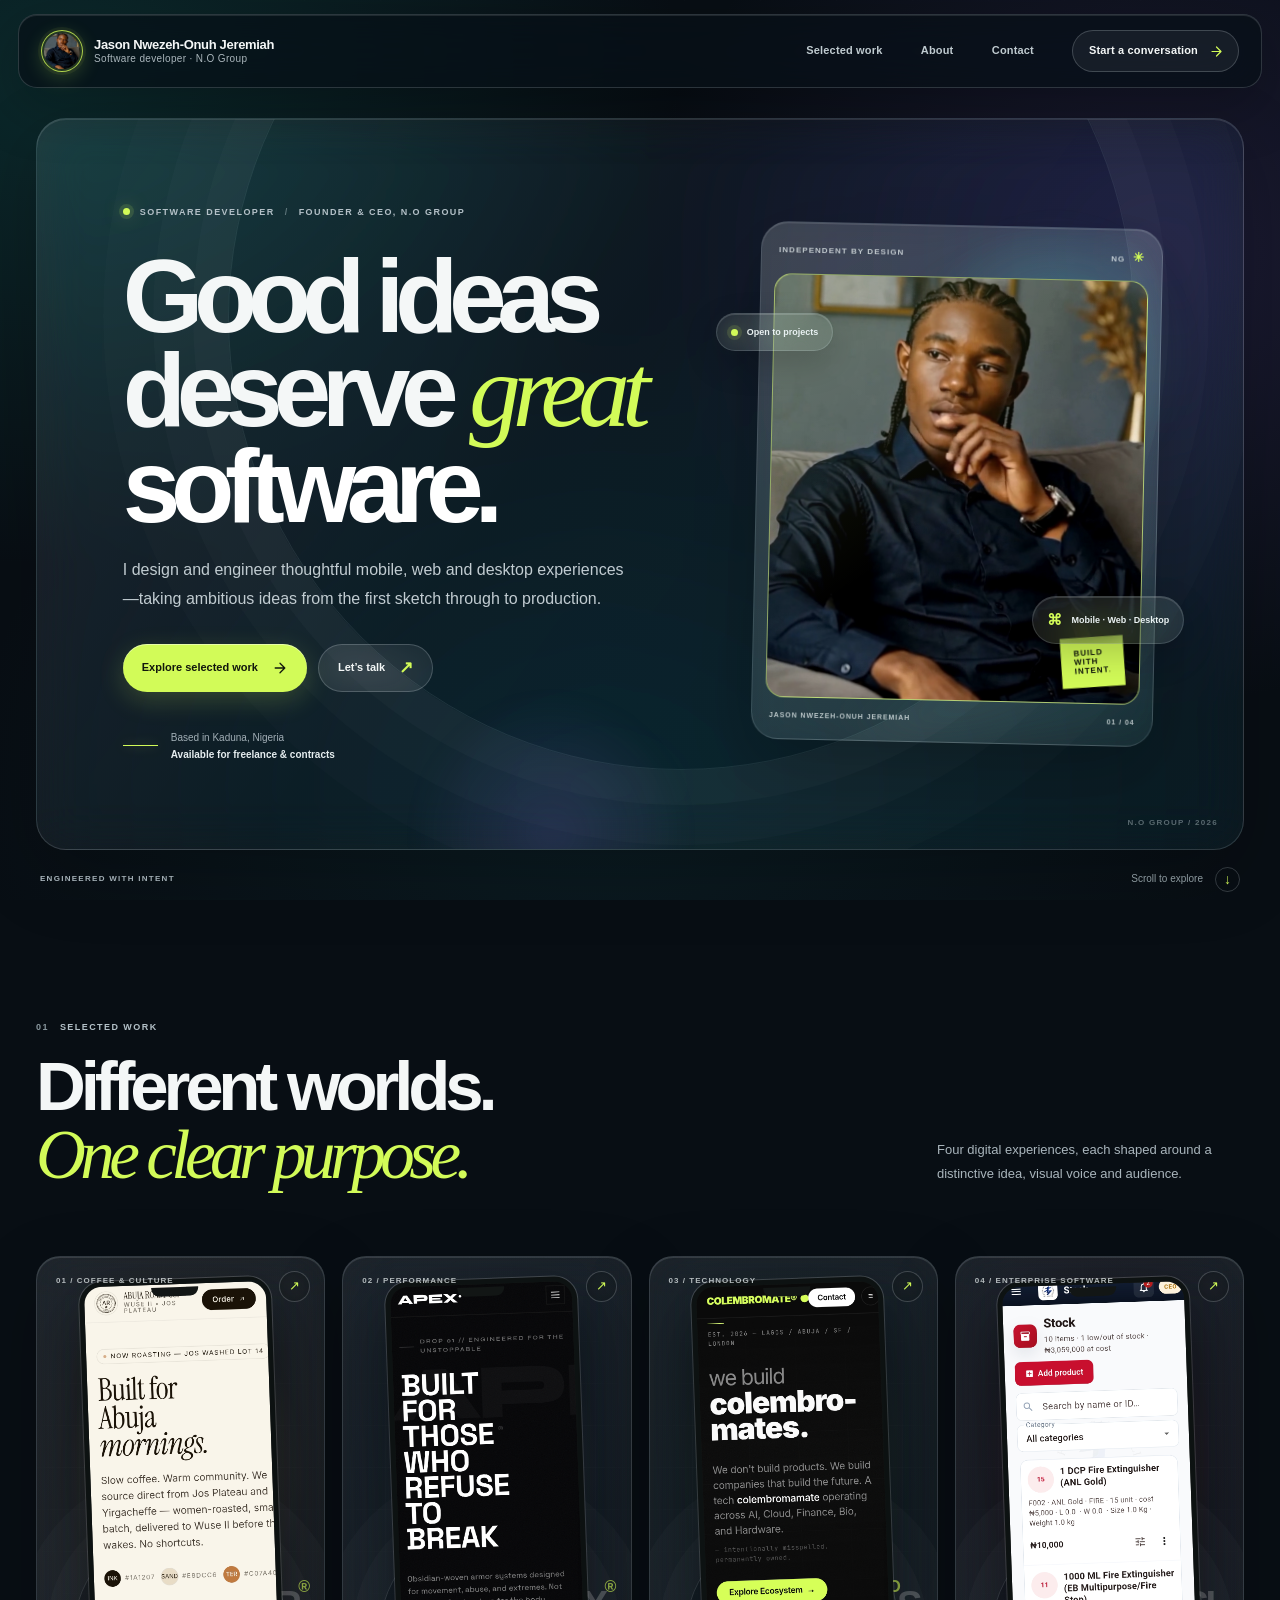
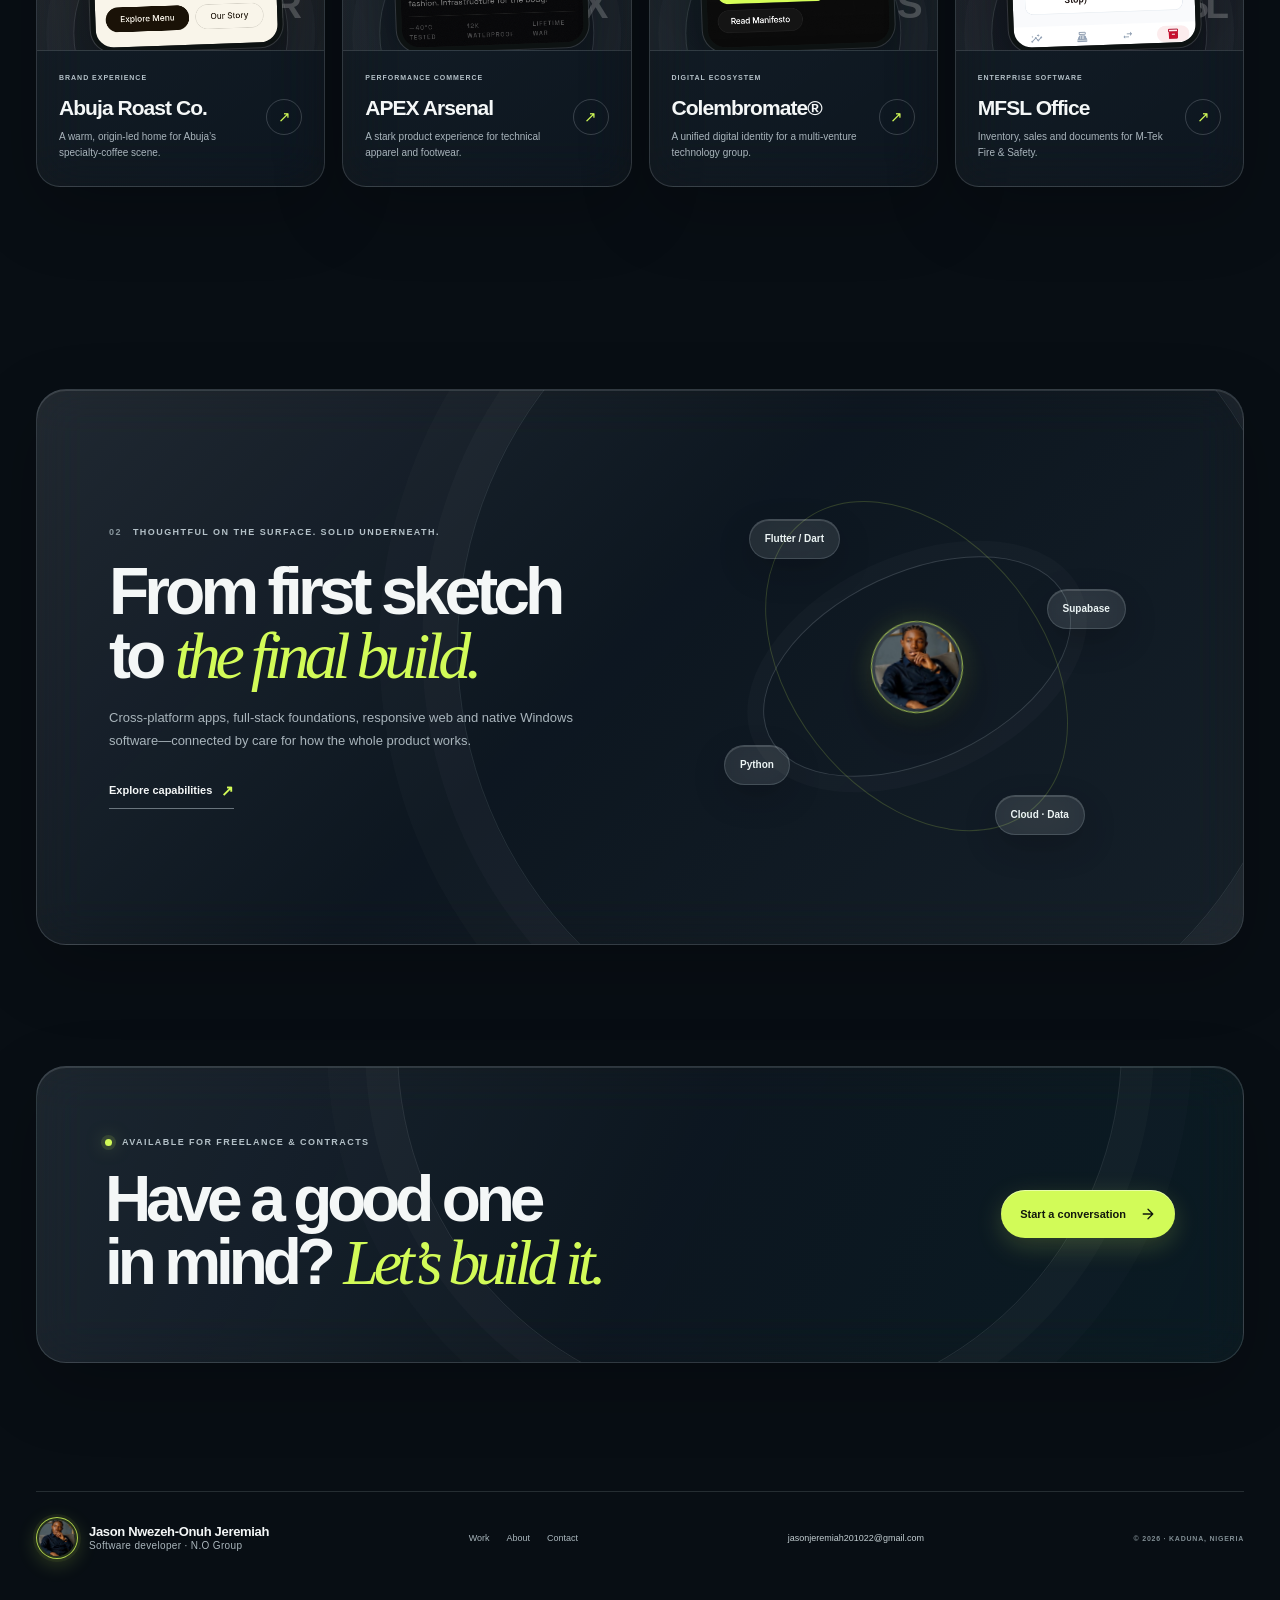
==== commit 5ebaa8ff: "Add MFSL Office case study and missing profile details Add M-Tek Fire & Safety Ltd.'s MFSL Office as" ====
--- a/index.html
+++ b/index.html
@@ -63,7 +63,7 @@
       <section class="home-work section-space page-width" id="selected-work" aria-labelledby="home-work-title">
         <div class="section-heading reveal">
           <div><p class="eyebrow"><span class="section-number">01</span> SELECTED WORK</p><h2 id="home-work-title">Different worlds.<br /><em>One clear purpose.</em></h2></div>
-          <p class="section-intro">Three digital experiences, each shaped around a distinctive idea, visual voice and audience.</p>
+          <p class="section-intro">Four digital experiences, each shaped around a distinctive idea, visual voice and audience.</p>
         </div>
         <div class="home-project-grid">
           <article class="home-project glass-card reveal">
@@ -90,6 +90,14 @@
             </a>
             <div class="home-project-copy"><div><p class="eyebrow">DIGITAL ECOSYSTEM</p><h3>Colembromate®</h3><p>A unified digital identity for a multi-venture technology group.</p></div><a class="card-arrow" href="projects/colembromate.html" aria-label="Open Colembromate case study">↗</a></div>
           </article>
+          <article class="home-project glass-card reveal">
+            <a class="home-project-art art-mtek" href="projects/mfsl-office.html" aria-label="View the MFSL Office project">
+              <span class="art-index">04 / ENTERPRISE SOFTWARE</span><span class="art-glow" aria-hidden="true"></span>
+              <span class="home-device"><img src="MFSL/Screenshot_20261018-202607.jpg" alt="MFSL Office stock screen with fire-safety products and stock value" loading="lazy" /></span>
+              <span class="art-mark">MFSL</span><span class="art-open" aria-hidden="true">↗</span>
+            </a>
+            <div class="home-project-copy"><div><p class="eyebrow">ENTERPRISE SOFTWARE</p><h3>MFSL Office</h3><p>Inventory, sales and documents for M-Tek Fire &amp; Safety.</p></div><a class="card-arrow" href="projects/mfsl-office.html" aria-label="Open MFSL Office case study">↗</a></div>
+          </article>
         </div>
         <div class="section-action reveal"><a class="button button-glass" href="work.html">View all selected work <svg aria-hidden="true" viewBox="0 0 20 20" fill="none"><path d="M4 10h11M10 4l6 6-6 6" stroke="currentColor" stroke-width="1.6" stroke-linecap="round" stroke-linejoin="round" /></svg></a></div>
       </section>
--- a/styles.css
+++ b/styles.css
@@ -172,7 +172,7 @@
 /* Home project tiles */
 .home-work { padding-top: clamp(85px, 10vw, 142px); }
 .section-number { margin-right: 1px; }
-.home-project-grid { display: grid; grid-template-columns: repeat(3, minmax(0,1fr)); gap: 17px; }
+.home-project-grid { display: grid; grid-template-columns: repeat(4, minmax(0,1fr)); gap: 17px; }
 .home-project { position: relative; overflow: hidden; background: linear-gradient(145deg, rgba(237,248,255,.085), rgba(237,248,255,.035)); }
 .home-project:hover { transform: translateY(-6px); }
 .home-project-art { position: relative; display: grid; min-height: 360px; place-items: center; overflow: hidden; border-bottom: 1px solid rgba(237,249,255,.13); isolation: isolate; }
@@ -180,6 +180,7 @@
 .art-roast { background: radial-gradient(ellipse at 52% 55%, rgba(214,174,116,.27), rgba(131,93,61,.09) 56%, rgba(255,255,255,.02)); }
 .art-apex { background: radial-gradient(ellipse at 51% 55%, rgba(224,230,231,.17), rgba(100,109,113,.05) 53%, rgba(255,255,255,.015)); }
 .art-cole { background: radial-gradient(ellipse at 50% 50%, rgba(115,156,69,.2), rgba(47,70,52,.08) 57%, rgba(255,255,255,.015)); }
+.art-mtek { background: radial-gradient(ellipse at 50% 52%, rgba(191,40,52,.25), rgba(86,27,34,.09) 57%, rgba(255,255,255,.015)); }
 .art-glow { position: absolute; z-index: -1; left: 50%; bottom: -23%; width: 75%; aspect-ratio: 1; border: 1px solid rgba(236,249,255,.16); border-radius: 50%; transform: translateX(-50%); box-shadow: 0 0 0 27px rgba(236,249,255,.025), 0 0 0 57px rgba(236,249,255,.018); }
 .art-index { position: absolute; z-index: 3; top: 18px; left: 19px; color: rgba(242,249,250,.71); font-size: 8px; font-weight: 800; letter-spacing: .13em; }
 .home-device { position: relative; z-index: 2; width: clamp(150px, 16vw, 192px); aspect-ratio: 720 / 1393; overflow: hidden; margin-top: 22px; border: 5px solid rgba(14,18,18,.92); border-radius: 23px; background: #121615; box-shadow: 0 28px 65px rgba(0,0,0,.46), 0 0 0 1px rgba(255,255,255,.19); transform: rotate(-2deg); transition: transform .4s var(--ease); }
@@ -251,8 +252,10 @@
 .work-art-roast { background: radial-gradient(ellipse at 52% 54%,rgba(201,149,96,.2),rgba(92,72,51,.075) 58%,transparent 80%); }
 .work-art-apex { background: radial-gradient(ellipse at 52% 55%,rgba(221,231,233,.14),rgba(84,95,101,.055) 59%,transparent 80%); }
 .work-art-cole { background: radial-gradient(ellipse at 52% 53%,rgba(122,177,71,.18),rgba(39,71,48,.06) 57%,transparent 80%); }
+.work-art-mtek { background: radial-gradient(ellipse at 52% 54%,rgba(184,42,54,.21),rgba(80,27,34,.08) 59%,transparent 80%); }
 .work-feature-art .art-watermark { position: absolute; z-index: 0; top: 8%; left: 7%; color: rgba(245,250,250,.15); font-size: clamp(37px,5vw,65px); font-weight: 850; letter-spacing: -.09em; line-height: .8; }
 .work-art-roast .art-watermark { color: rgba(222,186,143,.19); }
+.work-art-mtek .art-watermark { color: rgba(246,210,210,.18); }
 .work-art-cole .cole-mark span { color: rgba(210,251,88,.6); }
 .device-row { position: relative; z-index: 1; display: flex; width: 100%; height: 100%; min-height: inherit; align-items: center; justify-content: center; gap: clamp(7px,1.2vw,15px); padding: 60px 20px 53px; }
 .device { position: relative; flex: 0 1 29%; width: 29%; max-width: 195px; aspect-ratio: 720 / 1393; overflow: hidden; margin: 0; border: 5px solid rgba(14,18,19,.95); border-radius: 19px; background: #111616; box-shadow: 0 22px 55px rgba(0,0,0,.47),0 0 0 1px rgba(255,255,255,.13); }
@@ -263,6 +266,7 @@
 .device-three { transform: translateY(20px) rotate(5deg); }
 .art-caption { position: absolute; z-index: 3; right: 20px; bottom: 19px; left: 20px; color: rgba(234,245,245,.56); font-size: 7px; font-weight: 800; letter-spacing: .15em; text-align: center; }
 .work-art-roast .art-caption { color: rgba(235,211,182,.7); }
+.work-art-mtek .art-caption { color: rgba(245,209,209,.7); }
 .work-feature-reverse { grid-template-columns: minmax(0,1.12fr) minmax(315px,.88fr); }
 .work-feature-reverse .work-feature-copy { order: 2; }
 .work-feature-reverse .work-feature-art { order: 1; border-right: 1px solid rgba(232,247,255,.1); border-left: 0; }
@@ -320,7 +324,7 @@
 .copy-email { display: inline-flex; align-items: center; gap: 10px; margin-top: 15px; padding: 8px 0; border: 0; background: transparent; color: #aab7bd; font-size: 10px; cursor: pointer; }
 .copy-email span:last-child { color: var(--lime); font-size: 14px; }
 .copy-email:hover { color: var(--ink); }
-.contact-methods { display: grid; grid-template-rows: 1fr 1fr auto; gap: 13px; }
+.contact-methods { display: grid; grid-template-rows: 1fr 1fr 1fr auto; gap: 13px; }
 .contact-method { padding: 23px 25px; background: rgba(238,248,255,.07); }
 .method-top { display: flex; align-items: center; justify-content: space-between; margin-bottom: 13px; }
 .method-index { color: #8f9ca3; font-size: 9px; font-weight: 750; }
@@ -361,6 +365,8 @@
 .case-copy h2 { margin: 19px 0 13px; font-size: clamp(36px,4vw,53px); font-weight: 600; letter-spacing: -.078em; line-height: .98; }
 .case-copy > p:not(.eyebrow) { margin: 9px 0 0; color: var(--muted); font-size: 11px; line-height: 1.82; }
 .case-copy .tag-row { margin-top: 18px; }
+.case-link-row { display: flex; flex-wrap: wrap; gap: 10px 22px; margin-top: 20px; }
+.case-link-row .inline-link { font-size: 10px; }
 .case-gallery { display: grid; min-width: 0; grid-template-rows: auto minmax(330px,1fr) auto; gap: 12px; overflow: hidden; padding: 17px; border-radius: 28px; background: linear-gradient(140deg,rgba(245,251,255,.105),rgba(225,244,255,.035)); }
 .gallery-heading { display: flex; align-items: center; justify-content: space-between; padding: 0 3px; color: #aab8be; font-size: 8px; font-weight: 800; letter-spacing: .14em; }
 .gallery-heading > span:last-child { color: var(--lime); font-variant-numeric: tabular-nums; }
@@ -411,6 +417,7 @@
   .hero-shell { min-height: 560px; grid-template-columns: minmax(0,1.08fr) minmax(275px,.82fr); gap: 45px; padding: 55px; }
   .hero-copy h1 { font-size: clamp(62px,8vw,88px); }
   .hero-visual { max-width: 355px; }
+  .home-project-grid { grid-template-columns: repeat(2,minmax(0,1fr)); }
   .home-project-art { min-height: 315px; }
   .home-project-copy { padding-inline: 17px; }
   .work-feature { min-height: 490px; grid-template-columns: minmax(290px,.9fr) minmax(0,1.1fr); }
@@ -444,9 +451,6 @@
   .float-chip-bottom { right: -20px; }
   .hero-underbar .eyebrow { font-size: 7px; }
   .home-project-grid { grid-template-columns: repeat(2,minmax(0,1fr)); }
-  .home-project:last-child { grid-column: 1/-1; }
-  .home-project:last-child .home-project-art { min-height: 365px; }
-  .home-project:last-child .home-device { width: 190px; }
   .section-heading { align-items: start; }
   .section-intro { max-width: 250px; font-size: 11px; }
   .capability-promo { grid-template-columns: 1fr .85fr; gap: 15px; padding: 38px; }
